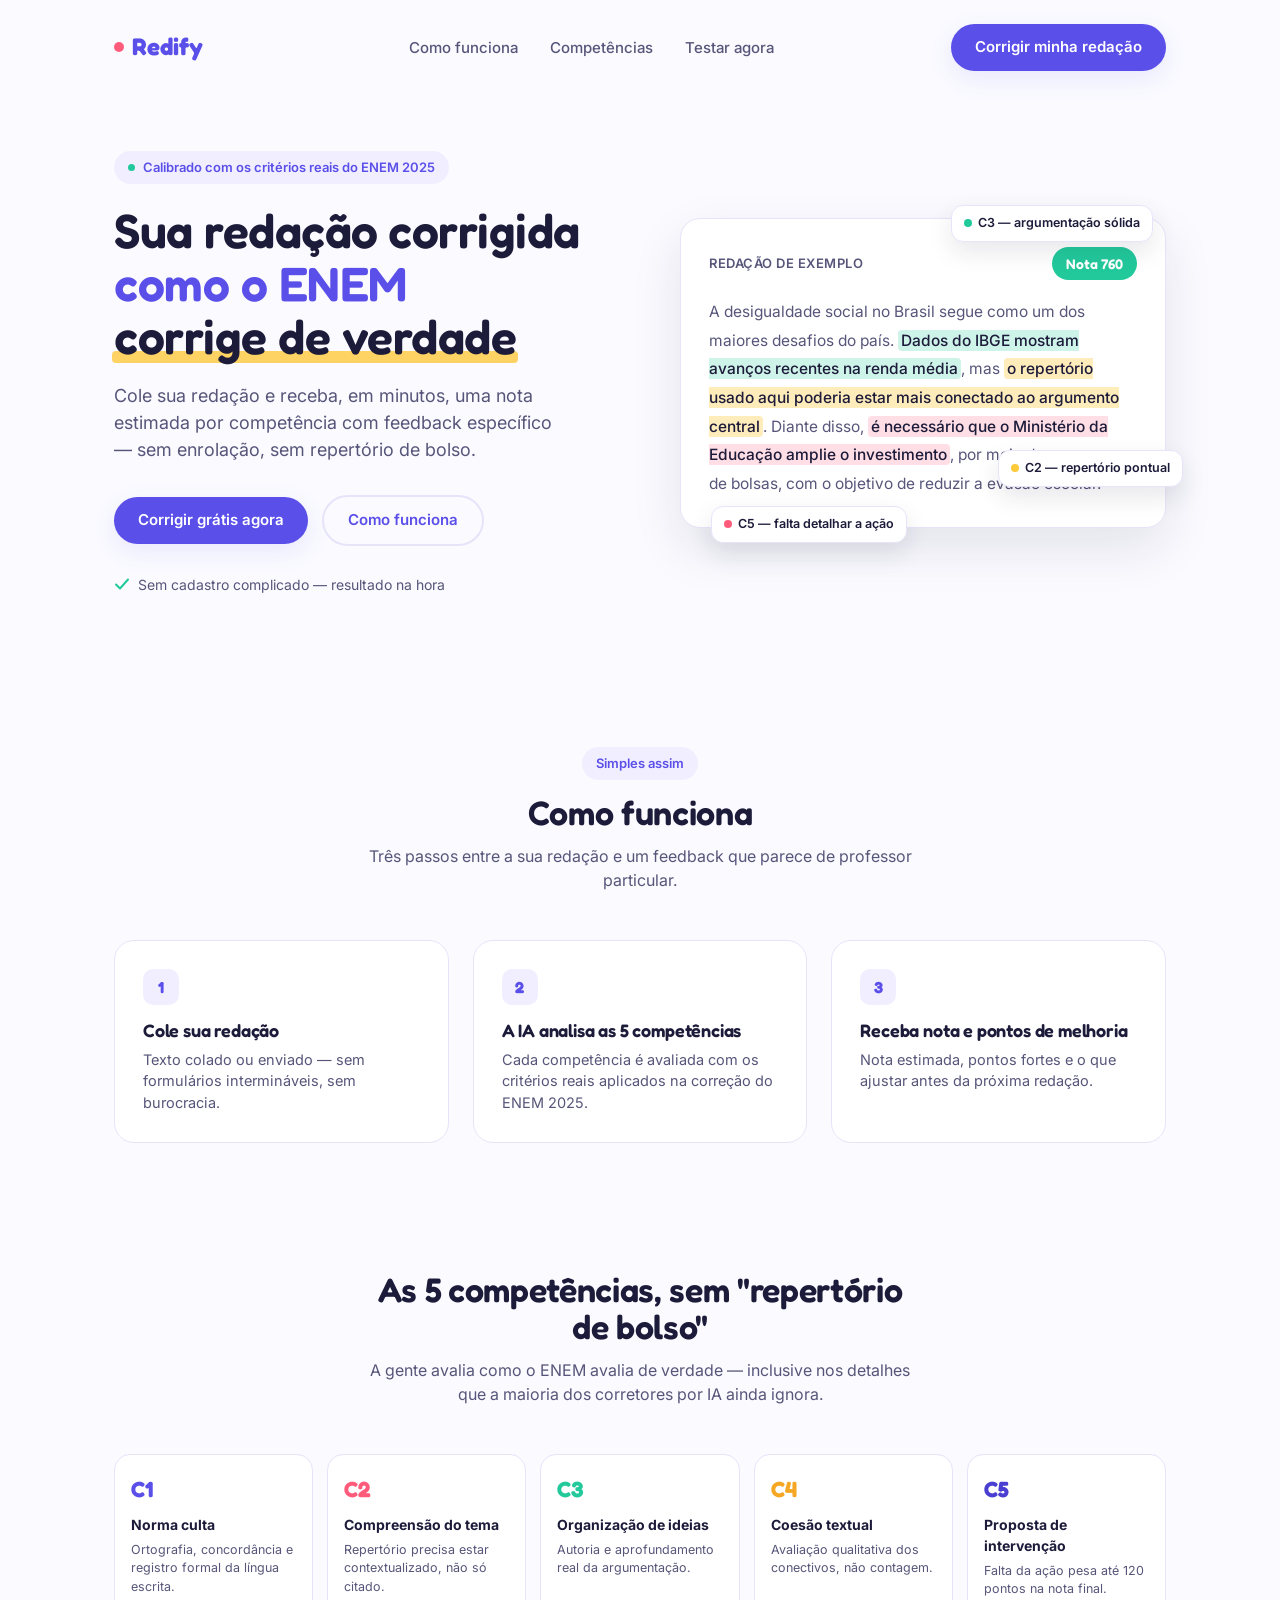
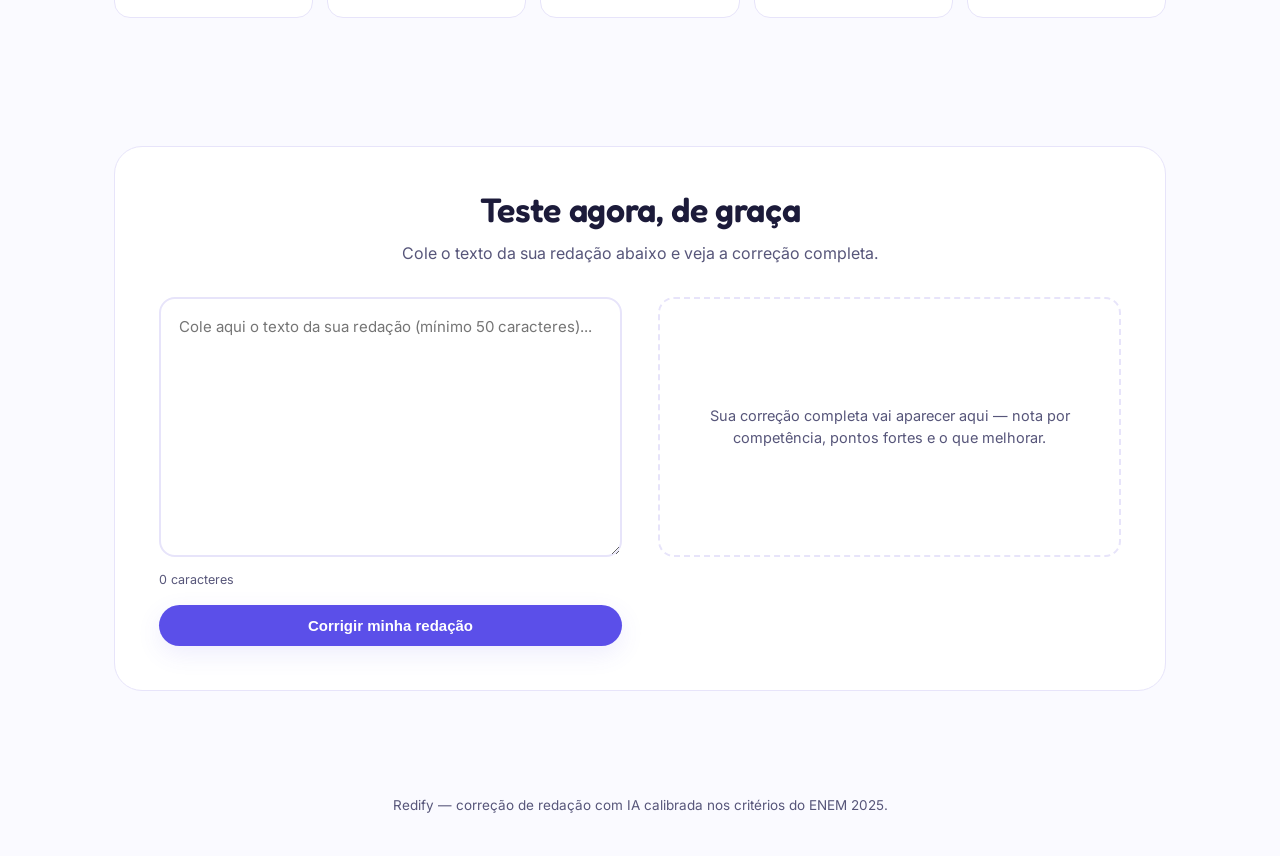
==== frontend/index.html @ 2b77f953 "feat: adiciona landing page e tela de correção funcional do frontend" ====
<!DOCTYPE html>
<html lang="pt-BR">
<head>
<meta charset="UTF-8">
<meta name="viewport" content="width=device-width, initial-scale=1.0">
<title>Redify — Correção de redação com IA</title>
<link rel="preconnect" href="https://fonts.googleapis.com">
<link href="https://fonts.googleapis.com/css2?family=Fredoka:wght@500;600;700&family=Inter:wght@400;500;600;700;800&display=swap" rel="stylesheet">
<style>
  :root {
    --bg: #FAFAFF;
    --paper: #FFFFFF;
    --ink: #1C1B3A;
    --ink-soft: #57567A;
    --brand: #5B4FE9;
    --brand-dark: #4A3FD1;
    --coral: #FF5C7C;
    --yellow: #FFC93C;
    --mint: #22C99B;
    --line: #E7E4FA;
    --shadow: 0 8px 24px rgba(91,79,233,0.10);
    --radius: 20px;
  }

  * { margin: 0; padding: 0; box-sizing: border-box; }

  body {
    background: var(--bg);
    color: var(--ink);
    font-family: 'Inter', sans-serif;
    line-height: 1.5;
    -webkit-font-smoothing: antialiased;
  }

  h1, h2, h3, .display {
    font-family: 'Fredoka', sans-serif;
    font-weight: 600;
    line-height: 1.1;
    letter-spacing: -0.01em;
  }

  a { color: inherit; text-decoration: none; }

  .wrap { max-width: 1100px; margin: 0 auto; padding: 0 24px; }

  /* ---------- HEADER ---------- */
  header {
    display: flex;
    align-items: center;
    justify-content: space-between;
    padding: 24px 0;
  }
  .logo {
    font-family: 'Fredoka', sans-serif;
    font-size: 24px;
    font-weight: 700;
    color: var(--brand);
    display: flex;
    align-items: center;
    gap: 8px;
  }
  .logo-dot { width: 10px; height: 10px; border-radius: 50%; background: var(--coral); display: inline-block; }
  nav a { color: var(--ink-soft); font-weight: 500; font-size: 15px; margin-left: 28px; }
  .btn {
    display: inline-flex;
    align-items: center;
    justify-content: center;
    padding: 12px 24px;
    border-radius: 999px;
    font-weight: 600;
    font-size: 15px;
    cursor: pointer;
    border: none;
    transition: transform .15s ease, box-shadow .15s ease;
  }
  .btn-primary { background: var(--brand); color: white; box-shadow: var(--shadow); }
  .btn-primary:hover { transform: translateY(-2px); box-shadow: 0 12px 28px rgba(91,79,233,0.22); }
  .btn-ghost { background: transparent; color: var(--brand); border: 2px solid var(--line); }
  .btn-ghost:hover { border-color: var(--brand); }

  /* ---------- HERO ---------- */
  .hero {
    display: grid;
    grid-template-columns: 1.05fr 1fr;
    gap: 56px;
    align-items: center;
    padding: 56px 0 88px;
  }
  .eyebrow {
    display: inline-flex;
    align-items: center;
    gap: 8px;
    background: #F1EFFF;
    color: var(--brand);
    font-weight: 600;
    font-size: 13px;
    padding: 7px 14px;
    border-radius: 999px;
    margin-bottom: 20px;
  }
  .eyebrow-dot { width: 7px; height: 7px; border-radius: 50%; background: var(--mint); }
  .hero h1 { font-size: 48px; margin-bottom: 20px; }
  .hero h1 .accent { color: var(--brand); }
  .hero h1 .underline {
    position: relative;
    white-space: nowrap;
  }
  .hero h1 .underline::after {
    content: '';
    position: absolute;
    left: -2px; right: -2px; bottom: 2px;
    height: 12px;
    background: var(--yellow);
    z-index: -1;
    border-radius: 4px;
    opacity: .8;
  }
  .hero p.lead { font-size: 18px; color: var(--ink-soft); max-width: 460px; margin-bottom: 32px; }
  .hero-ctas { display: flex; gap: 14px; align-items: center; margin-bottom: 28px; }
  .trust-line { font-size: 14px; color: var(--ink-soft); display: flex; align-items: center; gap: 8px; }
  .trust-line svg { flex-shrink: 0; }

  /* ---------- SIGNATURE: annotated essay card ---------- */
  .demo-card {
    background: var(--paper);
    border-radius: var(--radius);
    box-shadow: 0 20px 50px rgba(28,27,58,0.10);
    padding: 28px;
    position: relative;
    border: 1px solid var(--line);
  }
  .demo-card-header { display: flex; justify-content: space-between; align-items: center; margin-bottom: 18px; }
  .demo-card-title { font-size: 13px; font-weight: 600; color: var(--ink-soft); text-transform: uppercase; letter-spacing: .04em; }
  .score-badge {
    background: var(--mint);
    color: white;
    font-family: 'Fredoka', sans-serif;
    font-weight: 600;
    font-size: 14px;
    padding: 6px 14px;
    border-radius: 999px;
    opacity: 0;
    animation: pop .5s ease forwards;
    animation-delay: 1.8s;
  }
  .essay-text { font-size: 15.5px; color: var(--ink-soft); line-height: 1.85; }
  .mark {
    border-radius: 4px;
    padding: 1px 3px;
    position: relative;
    font-weight: 500;
    color: var(--ink);
  }
  .mark-1 { background: rgba(34,201,155,0.22); }
  .mark-2 { background: rgba(255,201,60,0.35); }
  .mark-3 { background: rgba(255,92,124,0.20); }

  .mark { opacity: 0; animation: mark-in .4s ease forwards; }
  .mark-1 { animation-delay: .6s; }
  .mark-2 { animation-delay: 1.0s; }
  .mark-3 { animation-delay: 1.4s; }

  @keyframes mark-in { from { opacity: 0; } to { opacity: 1; } }
  @keyframes pop { from { opacity: 0; transform: scale(.8) translateY(4px); } to { opacity: 1; transform: scale(1) translateY(0); } }

  .float-chip {
    position: absolute;
    background: var(--paper);
    border: 1px solid var(--line);
    border-radius: 12px;
    padding: 8px 12px;
    font-size: 12.5px;
    font-weight: 600;
    box-shadow: 0 10px 24px rgba(28,27,58,0.10);
    display: flex;
    align-items: center;
    gap: 6px;
    opacity: 0;
    animation: chip-in .45s ease forwards;
  }
  .float-chip .dot { width: 8px; height: 8px; border-radius: 50%; }
  .chip-1 { top: -14px; right: 12px; animation-delay: .9s; }
  .chip-1 .dot { background: var(--mint); }
  .chip-2 { bottom: 40px; right: -18px; animation-delay: 1.3s; }
  .chip-2 .dot { background: var(--yellow); }
  .chip-3 { bottom: -16px; left: 30px; animation-delay: 1.7s; }
  .chip-3 .dot { background: var(--coral); }

  @keyframes chip-in { from { opacity: 0; transform: translateY(8px); } to { opacity: 1; transform: translateY(0); } }

  @media (prefers-reduced-motion: reduce) {
    .mark, .float-chip, .score-badge { animation: none !important; opacity: 1 !important; }
  }

  /* ---------- COMO FUNCIONA ---------- */
  .section { padding: 64px 0; }
  .section-head { text-align: center; max-width: 560px; margin: 0 auto 48px; }
  .section-head .eyebrow { margin-bottom: 14px; }
  .section-head h2 { font-size: 34px; margin-bottom: 12px; }
  .section-head p { color: var(--ink-soft); font-size: 16px; }

  .steps { display: grid; grid-template-columns: repeat(3, 1fr); gap: 24px; }
  .step-card {
    background: var(--paper);
    border: 1px solid var(--line);
    border-radius: var(--radius);
    padding: 28px;
  }
  .step-num {
    width: 36px; height: 36px;
    border-radius: 10px;
    background: #F1EFFF;
    color: var(--brand);
    font-family: 'Fredoka', sans-serif;
    font-weight: 700;
    display: flex; align-items: center; justify-content: center;
    margin-bottom: 16px;
    font-size: 16px;
  }
  .step-card h3 { font-size: 18px; margin-bottom: 8px; }
  .step-card p { color: var(--ink-soft); font-size: 14.5px; }

  /* ---------- COMPETENCIAS ---------- */
  .comp-grid { display: grid; grid-template-columns: repeat(5, 1fr); gap: 14px; }
  .comp-card {
    background: var(--paper);
    border: 1px solid var(--line);
    border-radius: 16px;
    padding: 18px 16px;
    text-align: left;
  }
  .comp-num {
    font-family: 'Fredoka', sans-serif;
    font-weight: 700;
    font-size: 22px;
    margin-bottom: 8px;
  }
  .comp-card:nth-child(1) .comp-num { color: var(--brand); }
  .comp-card:nth-child(2) .comp-num { color: var(--coral); }
  .comp-card:nth-child(3) .comp-num { color: var(--mint); }
  .comp-card:nth-child(4) .comp-num { color: #F5A623; }
  .comp-card:nth-child(5) .comp-num { color: var(--brand-dark); }
  .comp-card h4 { font-size: 14px; margin-bottom: 6px; }
  .comp-card p { font-size: 12.5px; color: var(--ink-soft); }

  /* ---------- DEMO INTERATIVA ---------- */
  .try-section { background: var(--paper); border: 1px solid var(--line); border-radius: 28px; padding: 44px; }
  .try-grid { display: grid; grid-template-columns: 1fr 1fr; gap: 36px; align-items: start; }
  textarea {
    width: 100%;
    min-height: 260px;
    border: 2px solid var(--line);
    border-radius: 16px;
    padding: 18px;
    font-family: 'Inter', sans-serif;
    font-size: 15px;
    color: var(--ink);
    resize: vertical;
    outline: none;
    transition: border-color .15s ease;
  }
  textarea:focus { border-color: var(--brand); }
  .char-count { font-size: 12.5px; color: var(--ink-soft); margin-top: 8px; }

  .result-empty {
    display: flex;
    flex-direction: column;
    align-items: center;
    justify-content: center;
    text-align: center;
    min-height: 260px;
    color: var(--ink-soft);
    font-size: 14.5px;
    border: 2px dashed var(--line);
    border-radius: 16px;
    padding: 24px;
  }

  .result-score {
    display: flex;
    align-items: center;
    gap: 18px;
    margin-bottom: 20px;
  }
  .score-ring {
    width: 76px; height: 76px;
    border-radius: 50%;
    background: conic-gradient(var(--brand) calc(var(--pct,0)*1%), var(--line) 0);
    display: flex; align-items: center; justify-content: center;
    flex-shrink: 0;
  }
  .score-ring-inner {
    width: 60px; height: 60px;
    border-radius: 50%;
    background: var(--paper);
    display: flex; align-items: center; justify-content: center;
    font-family: 'Fredoka', sans-serif;
    font-weight: 700;
    font-size: 15px;
  }
  .result-score-label { font-size: 13px; color: var(--ink-soft); font-weight: 600; }
  .result-score-total { font-family: 'Fredoka', sans-serif; font-size: 22px; font-weight: 600; }

  .comp-bar-row { margin-bottom: 12px; }
  .comp-bar-top { display: flex; justify-content: space-between; font-size: 13px; font-weight: 600; margin-bottom: 4px; }
  .comp-bar-track { height: 8px; background: var(--line); border-radius: 999px; overflow: hidden; }
  .comp-bar-fill { height: 100%; background: var(--brand); border-radius: 999px; transition: width .6s ease; }

  .feedback-lists { display: grid; grid-template-columns: 1fr 1fr; gap: 16px; margin-top: 20px; }
  .feedback-box { border-radius: 12px; padding: 14px 16px; }
  .feedback-box.good { background: rgba(34,201,155,0.08); }
  .feedback-box.improve { background: rgba(255,92,124,0.08); }
  .feedback-box h5 { font-size: 12.5px; text-transform: uppercase; letter-spacing: .03em; margin-bottom: 8px; }
  .feedback-box.good h5 { color: var(--mint); }
  .feedback-box.improve h5 { color: var(--coral); }
  .feedback-box ul { list-style: none; font-size: 13px; color: var(--ink-soft); }
  .feedback-box li { margin-bottom: 6px; padding-left: 14px; position: relative; }
  .feedback-box li::before { content: '•'; position: absolute; left: 0; }

  .loading-dots { display: flex; gap: 6px; justify-content: center; padding: 40px 0; }
  .loading-dots span {
    width: 9px; height: 9px; border-radius: 50%; background: var(--brand);
    animation: bounce 1s infinite ease-in-out;
  }
  .loading-dots span:nth-child(2) { animation-delay: .15s; }
  .loading-dots span:nth-child(3) { animation-delay: .3s; }
  @keyframes bounce { 0%,80%,100% { transform: translateY(0); opacity: .5; } 40% { transform: translateY(-6px); opacity: 1; } }

  footer { text-align: center; padding: 40px 0; color: var(--ink-soft); font-size: 13.5px; }

  @media (max-width: 860px) {
    .hero { grid-template-columns: 1fr; }
    .hero h1 { font-size: 36px; }
    .steps { grid-template-columns: 1fr; }
    .comp-grid { grid-template-columns: repeat(2, 1fr); }
    .try-grid { grid-template-columns: 1fr; }
    .feedback-lists { grid-template-columns: 1fr; }
    nav { display: none; }
  }
</style>
</head>
<body>

<div class="wrap">
  <header>
    <div class="logo"><span class="logo-dot"></span>Redify</div>
    <nav>
      <a href="#como-funciona">Como funciona</a>
      <a href="#competencias">Competências</a>
      <a href="#testar">Testar agora</a>
    </nav>
    <a href="#testar" class="btn btn-primary">Corrigir minha redação</a>
  </header>

  <section class="hero">
    <div>
      <div class="eyebrow"><span class="eyebrow-dot"></span>Calibrado com os critérios reais do ENEM 2025</div>
      <h1>Sua redação corrigida <span class="accent">como o ENEM</span> <span class="underline">corrige de verdade</span></h1>
      <p class="lead">Cole sua redação e receba, em minutos, uma nota estimada por competência com feedback específico — sem enrolação, sem repertório de bolso.</p>
      <div class="hero-ctas">
        <a href="#testar" class="btn btn-primary">Corrigir grátis agora</a>
        <a href="#como-funciona" class="btn btn-ghost">Como funciona</a>
      </div>
      <div class="trust-line">
        <svg width="16" height="16" viewBox="0 0 16 16" fill="none"><path d="M2 8.5L6 12.5L14 3.5" stroke="#22C99B" stroke-width="2" stroke-linecap="round" stroke-linejoin="round"/></svg>
        Sem cadastro complicado — resultado na hora
      </div>
    </div>

    <div class="demo-card">
      <div class="demo-card-header">
        <span class="demo-card-title">Redação de exemplo</span>
        <span class="score-badge">Nota 760</span>
      </div>
      <p class="essay-text">
        A desigualdade social no Brasil segue como um dos maiores desafios do país.
        <span class="mark mark-1">Dados do IBGE mostram avanços recentes na renda média</span>,
        mas <span class="mark mark-2">o repertório usado aqui poderia estar mais conectado ao argumento central</span>.
        Diante disso, <span class="mark mark-3">é necessário que o Ministério da Educação amplie o investimento</span>,
        por meio de programas de bolsas, com o objetivo de reduzir a evasão escolar.
      </p>
      <div class="float-chip chip-1"><span class="dot"></span>C3 — argumentação sólida</div>
      <div class="float-chip chip-2"><span class="dot"></span>C2 — repertório pontual</div>
      <div class="float-chip chip-3"><span class="dot"></span>C5 — falta detalhar a ação</div>
    </div>
  </section>
</div>

<div class="wrap" id="como-funciona">
  <section class="section">
    <div class="section-head">
      <div class="eyebrow" style="justify-content:center; display:inline-flex;">Simples assim</div>
      <h2>Como funciona</h2>
      <p>Três passos entre a sua redação e um feedback que parece de professor particular.</p>
    </div>
    <div class="steps">
      <div class="step-card">
        <div class="step-num">1</div>
        <h3>Cole sua redação</h3>
        <p>Texto colado ou enviado — sem formulários intermináveis, sem burocracia.</p>
      </div>
      <div class="step-card">
        <div class="step-num">2</div>
        <h3>A IA analisa as 5 competências</h3>
        <p>Cada competência é avaliada com os critérios reais aplicados na correção do ENEM 2025.</p>
      </div>
      <div class="step-card">
        <div class="step-num">3</div>
        <h3>Receba nota e pontos de melhoria</h3>
        <p>Nota estimada, pontos fortes e o que ajustar antes da próxima redação.</p>
      </div>
    </div>
  </section>
</div>

<div class="wrap" id="competencias">
  <section class="section">
    <div class="section-head">
      <h2>As 5 competências, sem "repertório de bolso"</h2>
      <p>A gente avalia como o ENEM avalia de verdade — inclusive nos detalhes que a maioria dos corretores por IA ainda ignora.</p>
    </div>
    <div class="comp-grid">
      <div class="comp-card"><div class="comp-num">C1</div><h4>Norma culta</h4><p>Ortografia, concordância e registro formal da língua escrita.</p></div>
      <div class="comp-card"><div class="comp-num">C2</div><h4>Compreensão do tema</h4><p>Repertório precisa estar contextualizado, não só citado.</p></div>
      <div class="comp-card"><div class="comp-num">C3</div><h4>Organização de ideias</h4><p>Autoria e aprofundamento real da argumentação.</p></div>
      <div class="comp-card"><div class="comp-num">C4</div><h4>Coesão textual</h4><p>Avaliação qualitativa dos conectivos, não contagem.</p></div>
      <div class="comp-card"><div class="comp-num">C5</div><h4>Proposta de intervenção</h4><p>Falta da ação pesa até 120 pontos na nota final.</p></div>
    </div>
  </section>
</div>

<div class="wrap" id="testar">
  <section class="section">
    <div class="try-section">
      <div class="section-head" style="margin-bottom:32px;">
        <h2>Teste agora, de graça</h2>
        <p>Cole o texto da sua redação abaixo e veja a correção completa.</p>
      </div>
      <div class="try-grid">
        <div>
          <textarea id="essay-input" placeholder="Cole aqui o texto da sua redação (mínimo 50 caracteres)..."></textarea>
          <div class="char-count" id="char-count">0 caracteres</div>
          <div style="margin-top:16px;">
            <button class="btn btn-primary" id="submit-btn" style="width:100%;">Corrigir minha redação</button>
          </div>
        </div>
        <div id="result-area">
          <div class="result-empty">
            Sua correção completa vai aparecer aqui — nota por competência, pontos fortes e o que melhorar.
          </div>
        </div>
      </div>
    </div>
  </section>
</div>

<footer>
  Redify — correção de redação com IA calibrada nos critérios do ENEM 2025.
</footer>

<script>
  const API_URL = "http://127.0.0.1:8000/corrigir";

  const input = document.getElementById('essay-input');
  const charCount = document.getElementById('char-count');
  const submitBtn = document.getElementById('submit-btn');
  const resultArea = document.getElementById('result-area');

  input.addEventListener('input', () => {
    charCount.textContent = `${input.value.length} caracteres`;
  });

  submitBtn.addEventListener('click', async () => {
    const texto = input.value.trim();

    if (texto.length < 50) {
      resultArea.innerHTML = `<div class="result-empty" style="border-color:#FF5C7C; color:#FF5C7C;">
        Escreva pelo menos 50 caracteres para poder corrigir.
      </div>`;
      return;
    }

    resultArea.innerHTML = `<div class="loading-dots"><span></span><span></span><span></span></div>`;
    submitBtn.disabled = true;
    submitBtn.textContent = "Corrigindo...";

    try {
      const response = await fetch(API_URL, {
        method: "POST",
        headers: { "Content-Type": "application/json" },
        body: JSON.stringify({ texto })
      });

      if (!response.ok) throw new Error("Erro na correção");

      const data = await response.json();
      renderResult(data);
    } catch (err) {
      resultArea.innerHTML = `<div class="result-empty" style="border-color:#FF5C7C; color:#FF5C7C;">
        Não foi possível corrigir agora. Confira se o backend está rodando em localhost:8000.
      </div>`;
    } finally {
      submitBtn.disabled = false;
      submitBtn.textContent = "Corrigir minha redação";
    }
  });

  function renderResult(data) {
    const pct = Math.round((data.nota_total / 1000) * 100);

    const compBars = data.competencias.map(c => `
      <div class="comp-bar-row">
        <div class="comp-bar-top"><span>C${c.numero} — ${c.titulo}</span><span>${c.nota}/200</span></div>
        <div class="comp-bar-track"><div class="comp-bar-fill" style="width:${(c.nota/200)*100}%"></div></div>
      </div>
    `).join('');

    const fortes = data.pontos_fortes.map(p => `<li>${p}</li>`).join('');
    const melhorias = data.pontos_melhoria.map(p => `<li>${p}</li>`).join('');

    resultArea.innerHTML = `
      <div class="result-score">
        <div class="score-ring" style="--pct:${pct}">
          <div class="score-ring-inner">${pct}%</div>
        </div>
        <div>
          <div class="result-score-label">Nota estimada</div>
          <div class="result-score-total">${data.nota_total} / 1000</div>
        </div>
      </div>
      ${compBars}
      <div class="feedback-lists">
        <div class="feedback-box good">
          <h5>Pontos fortes</h5>
          <ul>${fortes}</ul>
        </div>
        <div class="feedback-box improve">
          <h5>Pontos de melhoria</h5>
          <ul>${melhorias}</ul>
        </div>
      </div>
    `;
  }
</script>

</body>
</html>
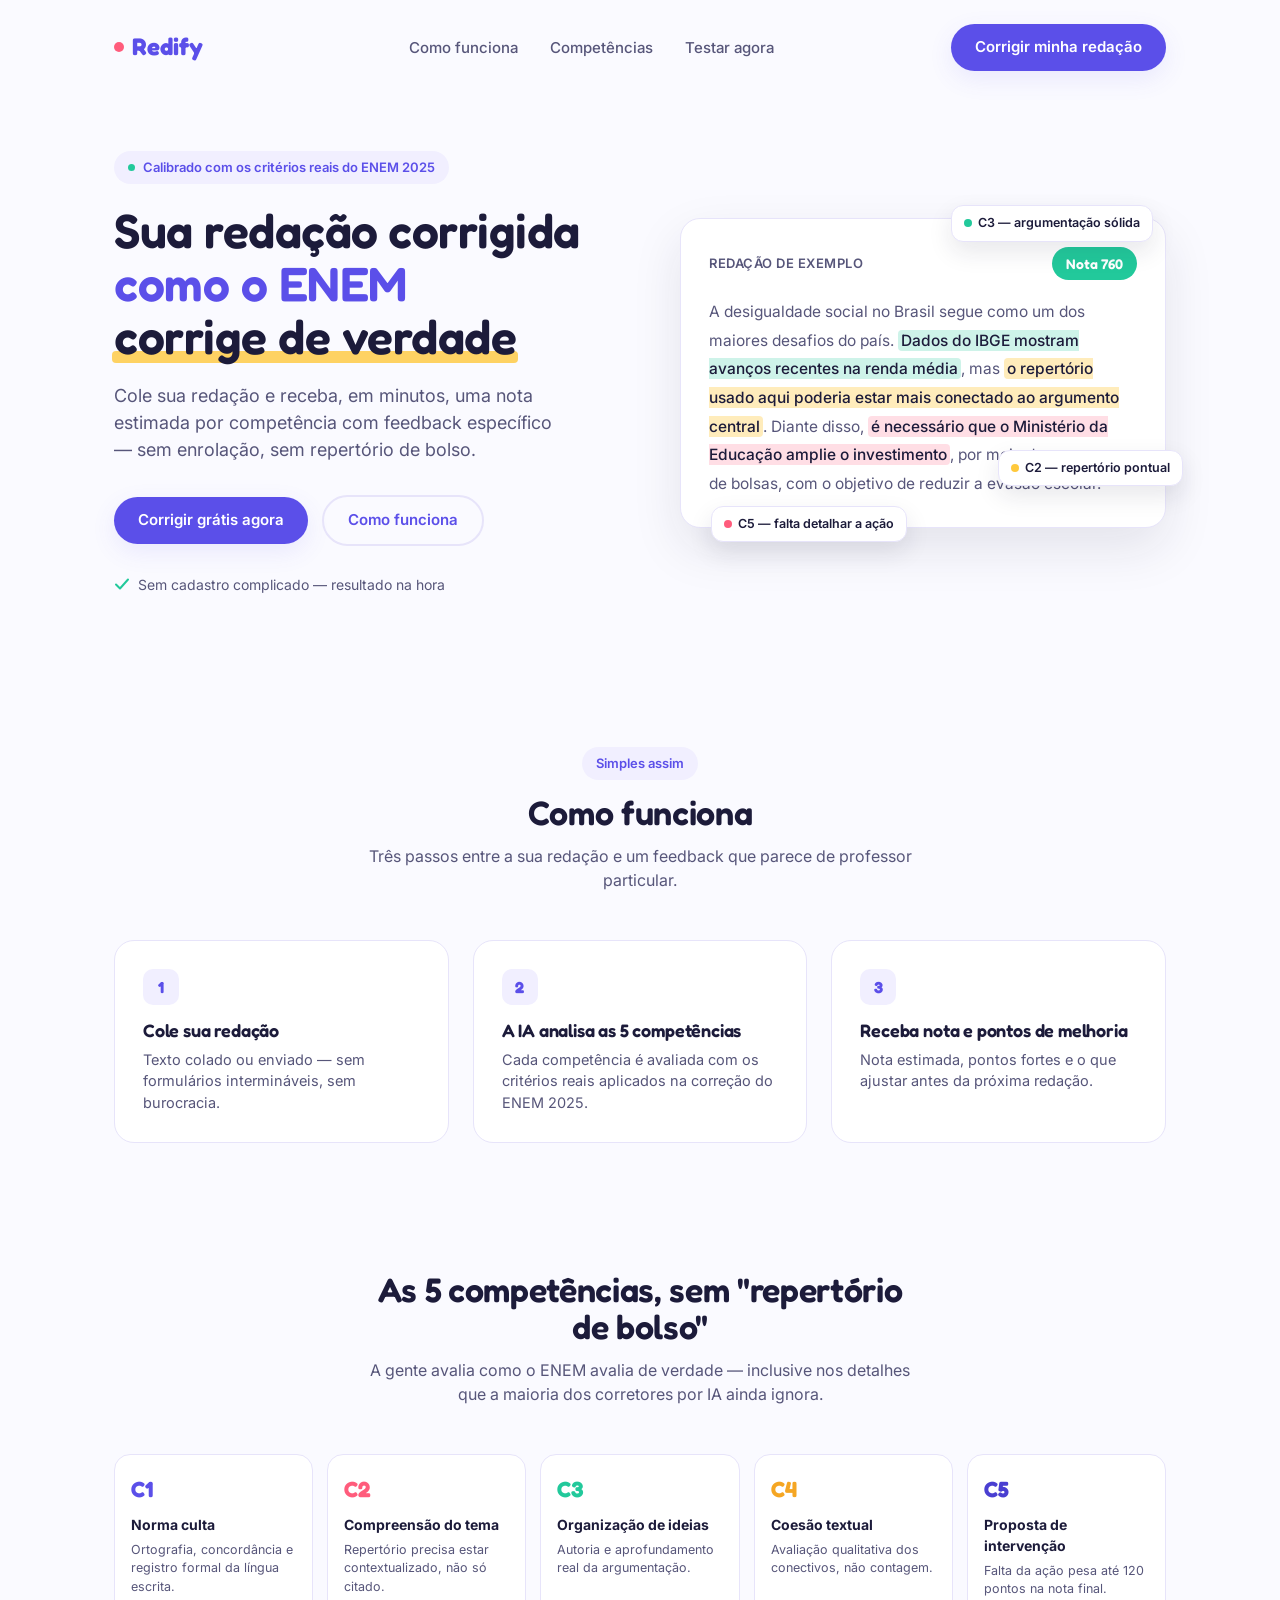
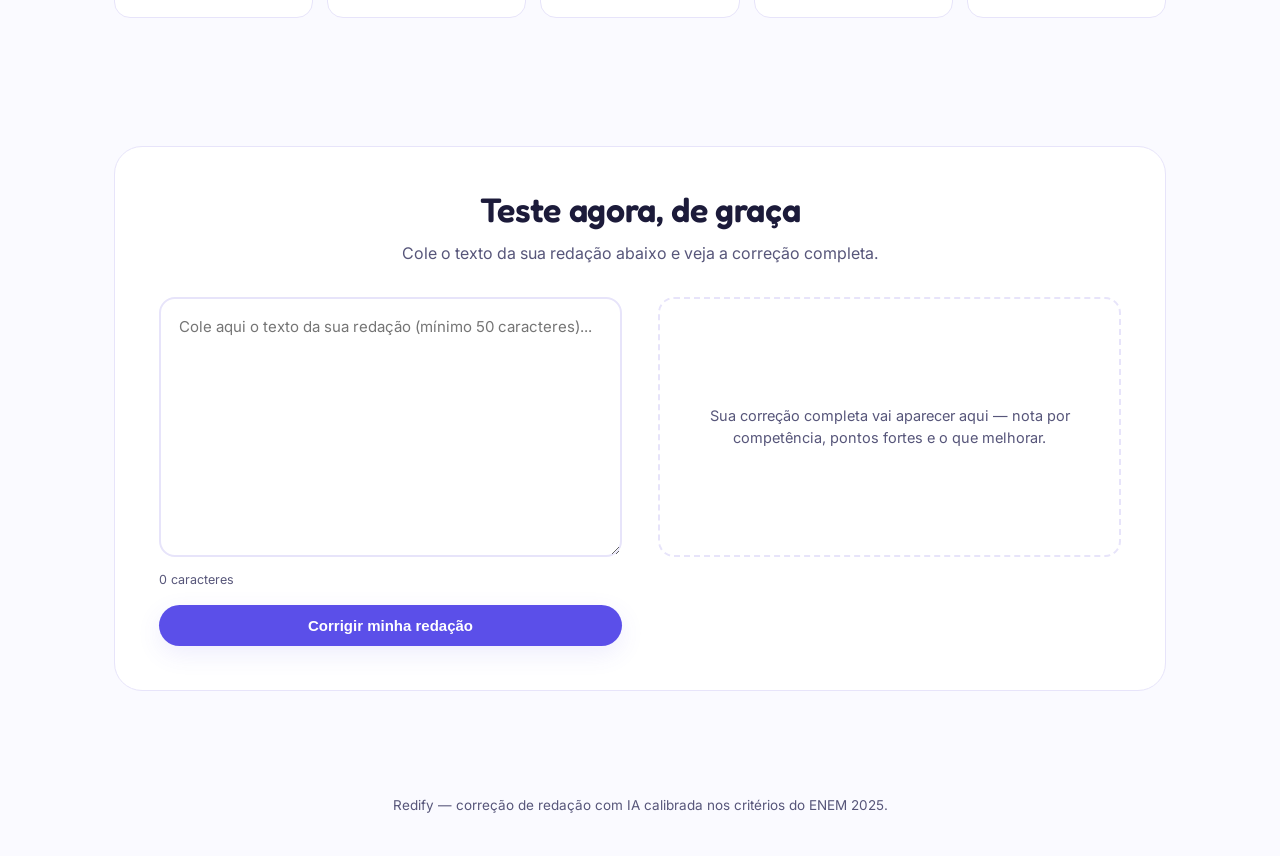
==== commit c64a4843: "refactor: separa HTML, CSS e JS do frontend em arquivos distintos" ====
--- a/frontend/index.html
+++ b/frontend/index.html
@@ -6,338 +6,7 @@
 <title>Redify — Correção de redação com IA</title>
 <link rel="preconnect" href="https://fonts.googleapis.com">
 <link href="https://fonts.googleapis.com/css2?family=Fredoka:wght@500;600;700&family=Inter:wght@400;500;600;700;800&display=swap" rel="stylesheet">
-<style>
-  :root {
-    --bg: #FAFAFF;
-    --paper: #FFFFFF;
-    --ink: #1C1B3A;
-    --ink-soft: #57567A;
-    --brand: #5B4FE9;
-    --brand-dark: #4A3FD1;
-    --coral: #FF5C7C;
-    --yellow: #FFC93C;
-    --mint: #22C99B;
-    --line: #E7E4FA;
-    --shadow: 0 8px 24px rgba(91,79,233,0.10);
-    --radius: 20px;
-  }
-
-  * { margin: 0; padding: 0; box-sizing: border-box; }
-
-  body {
-    background: var(--bg);
-    color: var(--ink);
-    font-family: 'Inter', sans-serif;
-    line-height: 1.5;
-    -webkit-font-smoothing: antialiased;
-  }
-
-  h1, h2, h3, .display {
-    font-family: 'Fredoka', sans-serif;
-    font-weight: 600;
-    line-height: 1.1;
-    letter-spacing: -0.01em;
-  }
-
-  a { color: inherit; text-decoration: none; }
-
-  .wrap { max-width: 1100px; margin: 0 auto; padding: 0 24px; }
-
-  /* ---------- HEADER ---------- */
-  header {
-    display: flex;
-    align-items: center;
-    justify-content: space-between;
-    padding: 24px 0;
-  }
-  .logo {
-    font-family: 'Fredoka', sans-serif;
-    font-size: 24px;
-    font-weight: 700;
-    color: var(--brand);
-    display: flex;
-    align-items: center;
-    gap: 8px;
-  }
-  .logo-dot { width: 10px; height: 10px; border-radius: 50%; background: var(--coral); display: inline-block; }
-  nav a { color: var(--ink-soft); font-weight: 500; font-size: 15px; margin-left: 28px; }
-  .btn {
-    display: inline-flex;
-    align-items: center;
-    justify-content: center;
-    padding: 12px 24px;
-    border-radius: 999px;
-    font-weight: 600;
-    font-size: 15px;
-    cursor: pointer;
-    border: none;
-    transition: transform .15s ease, box-shadow .15s ease;
-  }
-  .btn-primary { background: var(--brand); color: white; box-shadow: var(--shadow); }
-  .btn-primary:hover { transform: translateY(-2px); box-shadow: 0 12px 28px rgba(91,79,233,0.22); }
-  .btn-ghost { background: transparent; color: var(--brand); border: 2px solid var(--line); }
-  .btn-ghost:hover { border-color: var(--brand); }
-
-  /* ---------- HERO ---------- */
-  .hero {
-    display: grid;
-    grid-template-columns: 1.05fr 1fr;
-    gap: 56px;
-    align-items: center;
-    padding: 56px 0 88px;
-  }
-  .eyebrow {
-    display: inline-flex;
-    align-items: center;
-    gap: 8px;
-    background: #F1EFFF;
-    color: var(--brand);
-    font-weight: 600;
-    font-size: 13px;
-    padding: 7px 14px;
-    border-radius: 999px;
-    margin-bottom: 20px;
-  }
-  .eyebrow-dot { width: 7px; height: 7px; border-radius: 50%; background: var(--mint); }
-  .hero h1 { font-size: 48px; margin-bottom: 20px; }
-  .hero h1 .accent { color: var(--brand); }
-  .hero h1 .underline {
-    position: relative;
-    white-space: nowrap;
-  }
-  .hero h1 .underline::after {
-    content: '';
-    position: absolute;
-    left: -2px; right: -2px; bottom: 2px;
-    height: 12px;
-    background: var(--yellow);
-    z-index: -1;
-    border-radius: 4px;
-    opacity: .8;
-  }
-  .hero p.lead { font-size: 18px; color: var(--ink-soft); max-width: 460px; margin-bottom: 32px; }
-  .hero-ctas { display: flex; gap: 14px; align-items: center; margin-bottom: 28px; }
-  .trust-line { font-size: 14px; color: var(--ink-soft); display: flex; align-items: center; gap: 8px; }
-  .trust-line svg { flex-shrink: 0; }
-
-  /* ---------- SIGNATURE: annotated essay card ---------- */
-  .demo-card {
-    background: var(--paper);
-    border-radius: var(--radius);
-    box-shadow: 0 20px 50px rgba(28,27,58,0.10);
-    padding: 28px;
-    position: relative;
-    border: 1px solid var(--line);
-  }
-  .demo-card-header { display: flex; justify-content: space-between; align-items: center; margin-bottom: 18px; }
-  .demo-card-title { font-size: 13px; font-weight: 600; color: var(--ink-soft); text-transform: uppercase; letter-spacing: .04em; }
-  .score-badge {
-    background: var(--mint);
-    color: white;
-    font-family: 'Fredoka', sans-serif;
-    font-weight: 600;
-    font-size: 14px;
-    padding: 6px 14px;
-    border-radius: 999px;
-    opacity: 0;
-    animation: pop .5s ease forwards;
-    animation-delay: 1.8s;
-  }
-  .essay-text { font-size: 15.5px; color: var(--ink-soft); line-height: 1.85; }
-  .mark {
-    border-radius: 4px;
-    padding: 1px 3px;
-    position: relative;
-    font-weight: 500;
-    color: var(--ink);
-  }
-  .mark-1 { background: rgba(34,201,155,0.22); }
-  .mark-2 { background: rgba(255,201,60,0.35); }
-  .mark-3 { background: rgba(255,92,124,0.20); }
-
-  .mark { opacity: 0; animation: mark-in .4s ease forwards; }
-  .mark-1 { animation-delay: .6s; }
-  .mark-2 { animation-delay: 1.0s; }
-  .mark-3 { animation-delay: 1.4s; }
-
-  @keyframes mark-in { from { opacity: 0; } to { opacity: 1; } }
-  @keyframes pop { from { opacity: 0; transform: scale(.8) translateY(4px); } to { opacity: 1; transform: scale(1) translateY(0); } }
-
-  .float-chip {
-    position: absolute;
-    background: var(--paper);
-    border: 1px solid var(--line);
-    border-radius: 12px;
-    padding: 8px 12px;
-    font-size: 12.5px;
-    font-weight: 600;
-    box-shadow: 0 10px 24px rgba(28,27,58,0.10);
-    display: flex;
-    align-items: center;
-    gap: 6px;
-    opacity: 0;
-    animation: chip-in .45s ease forwards;
-  }
-  .float-chip .dot { width: 8px; height: 8px; border-radius: 50%; }
-  .chip-1 { top: -14px; right: 12px; animation-delay: .9s; }
-  .chip-1 .dot { background: var(--mint); }
-  .chip-2 { bottom: 40px; right: -18px; animation-delay: 1.3s; }
-  .chip-2 .dot { background: var(--yellow); }
-  .chip-3 { bottom: -16px; left: 30px; animation-delay: 1.7s; }
-  .chip-3 .dot { background: var(--coral); }
-
-  @keyframes chip-in { from { opacity: 0; transform: translateY(8px); } to { opacity: 1; transform: translateY(0); } }
-
-  @media (prefers-reduced-motion: reduce) {
-    .mark, .float-chip, .score-badge { animation: none !important; opacity: 1 !important; }
-  }
-
-  /* ---------- COMO FUNCIONA ---------- */
-  .section { padding: 64px 0; }
-  .section-head { text-align: center; max-width: 560px; margin: 0 auto 48px; }
-  .section-head .eyebrow { margin-bottom: 14px; }
-  .section-head h2 { font-size: 34px; margin-bottom: 12px; }
-  .section-head p { color: var(--ink-soft); font-size: 16px; }
-
-  .steps { display: grid; grid-template-columns: repeat(3, 1fr); gap: 24px; }
-  .step-card {
-    background: var(--paper);
-    border: 1px solid var(--line);
-    border-radius: var(--radius);
-    padding: 28px;
-  }
-  .step-num {
-    width: 36px; height: 36px;
-    border-radius: 10px;
-    background: #F1EFFF;
-    color: var(--brand);
-    font-family: 'Fredoka', sans-serif;
-    font-weight: 700;
-    display: flex; align-items: center; justify-content: center;
-    margin-bottom: 16px;
-    font-size: 16px;
-  }
-  .step-card h3 { font-size: 18px; margin-bottom: 8px; }
-  .step-card p { color: var(--ink-soft); font-size: 14.5px; }
-
-  /* ---------- COMPETENCIAS ---------- */
-  .comp-grid { display: grid; grid-template-columns: repeat(5, 1fr); gap: 14px; }
-  .comp-card {
-    background: var(--paper);
-    border: 1px solid var(--line);
-    border-radius: 16px;
-    padding: 18px 16px;
-    text-align: left;
-  }
-  .comp-num {
-    font-family: 'Fredoka', sans-serif;
-    font-weight: 700;
-    font-size: 22px;
-    margin-bottom: 8px;
-  }
-  .comp-card:nth-child(1) .comp-num { color: var(--brand); }
-  .comp-card:nth-child(2) .comp-num { color: var(--coral); }
-  .comp-card:nth-child(3) .comp-num { color: var(--mint); }
-  .comp-card:nth-child(4) .comp-num { color: #F5A623; }
-  .comp-card:nth-child(5) .comp-num { color: var(--brand-dark); }
-  .comp-card h4 { font-size: 14px; margin-bottom: 6px; }
-  .comp-card p { font-size: 12.5px; color: var(--ink-soft); }
-
-  /* ---------- DEMO INTERATIVA ---------- */
-  .try-section { background: var(--paper); border: 1px solid var(--line); border-radius: 28px; padding: 44px; }
-  .try-grid { display: grid; grid-template-columns: 1fr 1fr; gap: 36px; align-items: start; }
-  textarea {
-    width: 100%;
-    min-height: 260px;
-    border: 2px solid var(--line);
-    border-radius: 16px;
-    padding: 18px;
-    font-family: 'Inter', sans-serif;
-    font-size: 15px;
-    color: var(--ink);
-    resize: vertical;
-    outline: none;
-    transition: border-color .15s ease;
-  }
-  textarea:focus { border-color: var(--brand); }
-  .char-count { font-size: 12.5px; color: var(--ink-soft); margin-top: 8px; }
-
-  .result-empty {
-    display: flex;
-    flex-direction: column;
-    align-items: center;
-    justify-content: center;
-    text-align: center;
-    min-height: 260px;
-    color: var(--ink-soft);
-    font-size: 14.5px;
-    border: 2px dashed var(--line);
-    border-radius: 16px;
-    padding: 24px;
-  }
-
-  .result-score {
-    display: flex;
-    align-items: center;
-    gap: 18px;
-    margin-bottom: 20px;
-  }
-  .score-ring {
-    width: 76px; height: 76px;
-    border-radius: 50%;
-    background: conic-gradient(var(--brand) calc(var(--pct,0)*1%), var(--line) 0);
-    display: flex; align-items: center; justify-content: center;
-    flex-shrink: 0;
-  }
-  .score-ring-inner {
-    width: 60px; height: 60px;
-    border-radius: 50%;
-    background: var(--paper);
-    display: flex; align-items: center; justify-content: center;
-    font-family: 'Fredoka', sans-serif;
-    font-weight: 700;
-    font-size: 15px;
-  }
-  .result-score-label { font-size: 13px; color: var(--ink-soft); font-weight: 600; }
-  .result-score-total { font-family: 'Fredoka', sans-serif; font-size: 22px; font-weight: 600; }
-
-  .comp-bar-row { margin-bottom: 12px; }
-  .comp-bar-top { display: flex; justify-content: space-between; font-size: 13px; font-weight: 600; margin-bottom: 4px; }
-  .comp-bar-track { height: 8px; background: var(--line); border-radius: 999px; overflow: hidden; }
-  .comp-bar-fill { height: 100%; background: var(--brand); border-radius: 999px; transition: width .6s ease; }
-
-  .feedback-lists { display: grid; grid-template-columns: 1fr 1fr; gap: 16px; margin-top: 20px; }
-  .feedback-box { border-radius: 12px; padding: 14px 16px; }
-  .feedback-box.good { background: rgba(34,201,155,0.08); }
-  .feedback-box.improve { background: rgba(255,92,124,0.08); }
-  .feedback-box h5 { font-size: 12.5px; text-transform: uppercase; letter-spacing: .03em; margin-bottom: 8px; }
-  .feedback-box.good h5 { color: var(--mint); }
-  .feedback-box.improve h5 { color: var(--coral); }
-  .feedback-box ul { list-style: none; font-size: 13px; color: var(--ink-soft); }
-  .feedback-box li { margin-bottom: 6px; padding-left: 14px; position: relative; }
-  .feedback-box li::before { content: '•'; position: absolute; left: 0; }
-
-  .loading-dots { display: flex; gap: 6px; justify-content: center; padding: 40px 0; }
-  .loading-dots span {
-    width: 9px; height: 9px; border-radius: 50%; background: var(--brand);
-    animation: bounce 1s infinite ease-in-out;
-  }
-  .loading-dots span:nth-child(2) { animation-delay: .15s; }
-  .loading-dots span:nth-child(3) { animation-delay: .3s; }
-  @keyframes bounce { 0%,80%,100% { transform: translateY(0); opacity: .5; } 40% { transform: translateY(-6px); opacity: 1; } }
-
-  footer { text-align: center; padding: 40px 0; color: var(--ink-soft); font-size: 13.5px; }
-
-  @media (max-width: 860px) {
-    .hero { grid-template-columns: 1fr; }
-    .hero h1 { font-size: 36px; }
-    .steps { grid-template-columns: 1fr; }
-    .comp-grid { grid-template-columns: repeat(2, 1fr); }
-    .try-grid { grid-template-columns: 1fr; }
-    .feedback-lists { grid-template-columns: 1fr; }
-    nav { display: none; }
-  }
-</style>
+<link rel="stylesheet" href="style.css">
 </head>
 <body>
 
@@ -458,90 +127,6 @@
   Redify — correção de redação com IA calibrada nos critérios do ENEM 2025.
 </footer>
 
-<script>
-  const API_URL = "http://127.0.0.1:8000/corrigir";
-
-  const input = document.getElementById('essay-input');
-  const charCount = document.getElementById('char-count');
-  const submitBtn = document.getElementById('submit-btn');
-  const resultArea = document.getElementById('result-area');
-
-  input.addEventListener('input', () => {
-    charCount.textContent = `${input.value.length} caracteres`;
-  });
-
-  submitBtn.addEventListener('click', async () => {
-    const texto = input.value.trim();
-
-    if (texto.length < 50) {
-      resultArea.innerHTML = `<div class="result-empty" style="border-color:#FF5C7C; color:#FF5C7C;">
-        Escreva pelo menos 50 caracteres para poder corrigir.
-      </div>`;
-      return;
-    }
-
-    resultArea.innerHTML = `<div class="loading-dots"><span></span><span></span><span></span></div>`;
-    submitBtn.disabled = true;
-    submitBtn.textContent = "Corrigindo...";
-
-    try {
-      const response = await fetch(API_URL, {
-        method: "POST",
-        headers: { "Content-Type": "application/json" },
-        body: JSON.stringify({ texto })
-      });
-
-      if (!response.ok) throw new Error("Erro na correção");
-
-      const data = await response.json();
-      renderResult(data);
-    } catch (err) {
-      resultArea.innerHTML = `<div class="result-empty" style="border-color:#FF5C7C; color:#FF5C7C;">
-        Não foi possível corrigir agora. Confira se o backend está rodando em localhost:8000.
-      </div>`;
-    } finally {
-      submitBtn.disabled = false;
-      submitBtn.textContent = "Corrigir minha redação";
-    }
-  });
-
-  function renderResult(data) {
-    const pct = Math.round((data.nota_total / 1000) * 100);
-
-    const compBars = data.competencias.map(c => `
-      <div class="comp-bar-row">
-        <div class="comp-bar-top"><span>C${c.numero} — ${c.titulo}</span><span>${c.nota}/200</span></div>
-        <div class="comp-bar-track"><div class="comp-bar-fill" style="width:${(c.nota/200)*100}%"></div></div>
-      </div>
-    `).join('');
-
-    const fortes = data.pontos_fortes.map(p => `<li>${p}</li>`).join('');
-    const melhorias = data.pontos_melhoria.map(p => `<li>${p}</li>`).join('');
-
-    resultArea.innerHTML = `
-      <div class="result-score">
-        <div class="score-ring" style="--pct:${pct}">
-          <div class="score-ring-inner">${pct}%</div>
-        </div>
-        <div>
-          <div class="result-score-label">Nota estimada</div>
-          <div class="result-score-total">${data.nota_total} / 1000</div>
-        </div>
-      </div>
-      ${compBars}
-      <div class="feedback-lists">
-        <div class="feedback-box good">
-          <h5>Pontos fortes</h5>
-          <ul>${fortes}</ul>
-        </div>
-        <div class="feedback-box improve">
-          <h5>Pontos de melhoria</h5>
-          <ul>${melhorias}</ul>
-        </div>
-      </div>
-    `;
-  }
-</script>
-
+<script src="main.js"></script>
 </body>
 </html>
--- a/frontend/style.css
+++ b/frontend/style.css
@@ -0,0 +1,330 @@
+:root {
+  --bg: #FAFAFF;
+  --paper: #FFFFFF;
+  --ink: #1C1B3A;
+  --ink-soft: #57567A;
+  --brand: #5B4FE9;
+  --brand-dark: #4A3FD1;
+  --coral: #FF5C7C;
+  --yellow: #FFC93C;
+  --mint: #22C99B;
+  --line: #E7E4FA;
+  --shadow: 0 8px 24px rgba(91,79,233,0.10);
+  --radius: 20px;
+}
+
+* { margin: 0; padding: 0; box-sizing: border-box; }
+
+body {
+  background: var(--bg);
+  color: var(--ink);
+  font-family: 'Inter', sans-serif;
+  line-height: 1.5;
+  -webkit-font-smoothing: antialiased;
+}
+
+h1, h2, h3, .display {
+  font-family: 'Fredoka', sans-serif;
+  font-weight: 600;
+  line-height: 1.1;
+  letter-spacing: -0.01em;
+}
+
+a { color: inherit; text-decoration: none; }
+
+.wrap { max-width: 1100px; margin: 0 auto; padding: 0 24px; }
+
+/* ---------- HEADER ---------- */
+header {
+  display: flex;
+  align-items: center;
+  justify-content: space-between;
+  padding: 24px 0;
+}
+.logo {
+  font-family: 'Fredoka', sans-serif;
+  font-size: 24px;
+  font-weight: 700;
+  color: var(--brand);
+  display: flex;
+  align-items: center;
+  gap: 8px;
+}
+.logo-dot { width: 10px; height: 10px; border-radius: 50%; background: var(--coral); display: inline-block; }
+nav a { color: var(--ink-soft); font-weight: 500; font-size: 15px; margin-left: 28px; }
+.btn {
+  display: inline-flex;
+  align-items: center;
+  justify-content: center;
+  padding: 12px 24px;
+  border-radius: 999px;
+  font-weight: 600;
+  font-size: 15px;
+  cursor: pointer;
+  border: none;
+  transition: transform .15s ease, box-shadow .15s ease;
+}
+.btn-primary { background: var(--brand); color: white; box-shadow: var(--shadow); }
+.btn-primary:hover { transform: translateY(-2px); box-shadow: 0 12px 28px rgba(91,79,233,0.22); }
+.btn-ghost { background: transparent; color: var(--brand); border: 2px solid var(--line); }
+.btn-ghost:hover { border-color: var(--brand); }
+
+/* ---------- HERO ---------- */
+.hero {
+  display: grid;
+  grid-template-columns: 1.05fr 1fr;
+  gap: 56px;
+  align-items: center;
+  padding: 56px 0 88px;
+}
+.eyebrow {
+  display: inline-flex;
+  align-items: center;
+  gap: 8px;
+  background: #F1EFFF;
+  color: var(--brand);
+  font-weight: 600;
+  font-size: 13px;
+  padding: 7px 14px;
+  border-radius: 999px;
+  margin-bottom: 20px;
+}
+.eyebrow-dot { width: 7px; height: 7px; border-radius: 50%; background: var(--mint); }
+.hero h1 { font-size: 48px; margin-bottom: 20px; }
+.hero h1 .accent { color: var(--brand); }
+.hero h1 .underline {
+  position: relative;
+  white-space: nowrap;
+}
+.hero h1 .underline::after {
+  content: '';
+  position: absolute;
+  left: -2px; right: -2px; bottom: 2px;
+  height: 12px;
+  background: var(--yellow);
+  z-index: -1;
+  border-radius: 4px;
+  opacity: .8;
+}
+.hero p.lead { font-size: 18px; color: var(--ink-soft); max-width: 460px; margin-bottom: 32px; }
+.hero-ctas { display: flex; gap: 14px; align-items: center; margin-bottom: 28px; }
+.trust-line { font-size: 14px; color: var(--ink-soft); display: flex; align-items: center; gap: 8px; }
+.trust-line svg { flex-shrink: 0; }
+
+/* ---------- SIGNATURE: annotated essay card ---------- */
+.demo-card {
+  background: var(--paper);
+  border-radius: var(--radius);
+  box-shadow: 0 20px 50px rgba(28,27,58,0.10);
+  padding: 28px;
+  position: relative;
+  border: 1px solid var(--line);
+}
+.demo-card-header { display: flex; justify-content: space-between; align-items: center; margin-bottom: 18px; }
+.demo-card-title { font-size: 13px; font-weight: 600; color: var(--ink-soft); text-transform: uppercase; letter-spacing: .04em; }
+.score-badge {
+  background: var(--mint);
+  color: white;
+  font-family: 'Fredoka', sans-serif;
+  font-weight: 600;
+  font-size: 14px;
+  padding: 6px 14px;
+  border-radius: 999px;
+  opacity: 0;
+  animation: pop .5s ease forwards;
+  animation-delay: 1.8s;
+}
+.essay-text { font-size: 15.5px; color: var(--ink-soft); line-height: 1.85; }
+.mark {
+  border-radius: 4px;
+  padding: 1px 3px;
+  position: relative;
+  font-weight: 500;
+  color: var(--ink);
+}
+.mark-1 { background: rgba(34,201,155,0.22); }
+.mark-2 { background: rgba(255,201,60,0.35); }
+.mark-3 { background: rgba(255,92,124,0.20); }
+
+.mark { opacity: 0; animation: mark-in .4s ease forwards; }
+.mark-1 { animation-delay: .6s; }
+.mark-2 { animation-delay: 1.0s; }
+.mark-3 { animation-delay: 1.4s; }
+
+@keyframes mark-in { from { opacity: 0; } to { opacity: 1; } }
+@keyframes pop { from { opacity: 0; transform: scale(.8) translateY(4px); } to { opacity: 1; transform: scale(1) translateY(0); } }
+
+.float-chip {
+  position: absolute;
+  background: var(--paper);
+  border: 1px solid var(--line);
+  border-radius: 12px;
+  padding: 8px 12px;
+  font-size: 12.5px;
+  font-weight: 600;
+  box-shadow: 0 10px 24px rgba(28,27,58,0.10);
+  display: flex;
+  align-items: center;
+  gap: 6px;
+  opacity: 0;
+  animation: chip-in .45s ease forwards;
+}
+.float-chip .dot { width: 8px; height: 8px; border-radius: 50%; }
+.chip-1 { top: -14px; right: 12px; animation-delay: .9s; }
+.chip-1 .dot { background: var(--mint); }
+.chip-2 { bottom: 40px; right: -18px; animation-delay: 1.3s; }
+.chip-2 .dot { background: var(--yellow); }
+.chip-3 { bottom: -16px; left: 30px; animation-delay: 1.7s; }
+.chip-3 .dot { background: var(--coral); }
+
+@keyframes chip-in { from { opacity: 0; transform: translateY(8px); } to { opacity: 1; transform: translateY(0); } }
+
+@media (prefers-reduced-motion: reduce) {
+  .mark, .float-chip, .score-badge { animation: none !important; opacity: 1 !important; }
+}
+
+/* ---------- COMO FUNCIONA ---------- */
+.section { padding: 64px 0; }
+.section-head { text-align: center; max-width: 560px; margin: 0 auto 48px; }
+.section-head .eyebrow { margin-bottom: 14px; }
+.section-head h2 { font-size: 34px; margin-bottom: 12px; }
+.section-head p { color: var(--ink-soft); font-size: 16px; }
+
+.steps { display: grid; grid-template-columns: repeat(3, 1fr); gap: 24px; }
+.step-card {
+  background: var(--paper);
+  border: 1px solid var(--line);
+  border-radius: var(--radius);
+  padding: 28px;
+}
+.step-num {
+  width: 36px; height: 36px;
+  border-radius: 10px;
+  background: #F1EFFF;
+  color: var(--brand);
+  font-family: 'Fredoka', sans-serif;
+  font-weight: 700;
+  display: flex; align-items: center; justify-content: center;
+  margin-bottom: 16px;
+  font-size: 16px;
+}
+.step-card h3 { font-size: 18px; margin-bottom: 8px; }
+.step-card p { color: var(--ink-soft); font-size: 14.5px; }
+
+/* ---------- COMPETENCIAS ---------- */
+.comp-grid { display: grid; grid-template-columns: repeat(5, 1fr); gap: 14px; }
+.comp-card {
+  background: var(--paper);
+  border: 1px solid var(--line);
+  border-radius: 16px;
+  padding: 18px 16px;
+  text-align: left;
+}
+.comp-num {
+  font-family: 'Fredoka', sans-serif;
+  font-weight: 700;
+  font-size: 22px;
+  margin-bottom: 8px;
+}
+.comp-card:nth-child(1) .comp-num { color: var(--brand); }
+.comp-card:nth-child(2) .comp-num { color: var(--coral); }
+.comp-card:nth-child(3) .comp-num { color: var(--mint); }
+.comp-card:nth-child(4) .comp-num { color: #F5A623; }
+.comp-card:nth-child(5) .comp-num { color: var(--brand-dark); }
+.comp-card h4 { font-size: 14px; margin-bottom: 6px; }
+.comp-card p { font-size: 12.5px; color: var(--ink-soft); }
+
+/* ---------- DEMO INTERATIVA ---------- */
+.try-section { background: var(--paper); border: 1px solid var(--line); border-radius: 28px; padding: 44px; }
+.try-grid { display: grid; grid-template-columns: 1fr 1fr; gap: 36px; align-items: start; }
+textarea {
+  width: 100%;
+  min-height: 260px;
+  border: 2px solid var(--line);
+  border-radius: 16px;
+  padding: 18px;
+  font-family: 'Inter', sans-serif;
+  font-size: 15px;
+  color: var(--ink);
+  resize: vertical;
+  outline: none;
+  transition: border-color .15s ease;
+}
+textarea:focus { border-color: var(--brand); }
+.char-count { font-size: 12.5px; color: var(--ink-soft); margin-top: 8px; }
+
+.result-empty {
+  display: flex;
+  flex-direction: column;
+  align-items: center;
+  justify-content: center;
+  text-align: center;
+  min-height: 260px;
+  color: var(--ink-soft);
+  font-size: 14.5px;
+  border: 2px dashed var(--line);
+  border-radius: 16px;
+  padding: 24px;
+}
+
+.result-score {
+  display: flex;
+  align-items: center;
+  gap: 18px;
+  margin-bottom: 20px;
+}
+.score-ring {
+  width: 76px; height: 76px;
+  border-radius: 50%;
+  background: conic-gradient(var(--brand) calc(var(--pct,0)*1%), var(--line) 0);
+  display: flex; align-items: center; justify-content: center;
+  flex-shrink: 0;
+}
+.score-ring-inner {
+  width: 60px; height: 60px;
+  border-radius: 50%;
+  background: var(--paper);
+  display: flex; align-items: center; justify-content: center;
+  font-family: 'Fredoka', sans-serif;
+  font-weight: 700;
+  font-size: 15px;
+}
+.result-score-label { font-size: 13px; color: var(--ink-soft); font-weight: 600; }
+.result-score-total { font-family: 'Fredoka', sans-serif; font-size: 22px; font-weight: 600; }
+
+.comp-bar-row { margin-bottom: 12px; }
+.comp-bar-top { display: flex; justify-content: space-between; font-size: 13px; font-weight: 600; margin-bottom: 4px; }
+.comp-bar-track { height: 8px; background: var(--line); border-radius: 999px; overflow: hidden; }
+.comp-bar-fill { height: 100%; background: var(--brand); border-radius: 999px; transition: width .6s ease; }
+
+.feedback-lists { display: grid; grid-template-columns: 1fr 1fr; gap: 16px; margin-top: 20px; }
+.feedback-box { border-radius: 12px; padding: 14px 16px; }
+.feedback-box.good { background: rgba(34,201,155,0.08); }
+.feedback-box.improve { background: rgba(255,92,124,0.08); }
+.feedback-box h5 { font-size: 12.5px; text-transform: uppercase; letter-spacing: .03em; margin-bottom: 8px; }
+.feedback-box.good h5 { color: var(--mint); }
+.feedback-box.improve h5 { color: var(--coral); }
+.feedback-box ul { list-style: none; font-size: 13px; color: var(--ink-soft); }
+.feedback-box li { margin-bottom: 6px; padding-left: 14px; position: relative; }
+.feedback-box li::before { content: '•'; position: absolute; left: 0; }
+
+.loading-dots { display: flex; gap: 6px; justify-content: center; padding: 40px 0; }
+.loading-dots span {
+  width: 9px; height: 9px; border-radius: 50%; background: var(--brand);
+  animation: bounce 1s infinite ease-in-out;
+}
+.loading-dots span:nth-child(2) { animation-delay: .15s; }
+.loading-dots span:nth-child(3) { animation-delay: .3s; }
+@keyframes bounce { 0%,80%,100% { transform: translateY(0); opacity: .5; } 40% { transform: translateY(-6px); opacity: 1; } }
+
+footer { text-align: center; padding: 40px 0; color: var(--ink-soft); font-size: 13.5px; }
+
+@media (max-width: 860px) {
+  .hero { grid-template-columns: 1fr; }
+  .hero h1 { font-size: 36px; }
+  .steps { grid-template-columns: 1fr; }
+  .comp-grid { grid-template-columns: repeat(2, 1fr); }
+  .try-grid { grid-template-columns: 1fr; }
+  .feedback-lists { grid-template-columns: 1fr; }
+  nav { display: none; }
+}
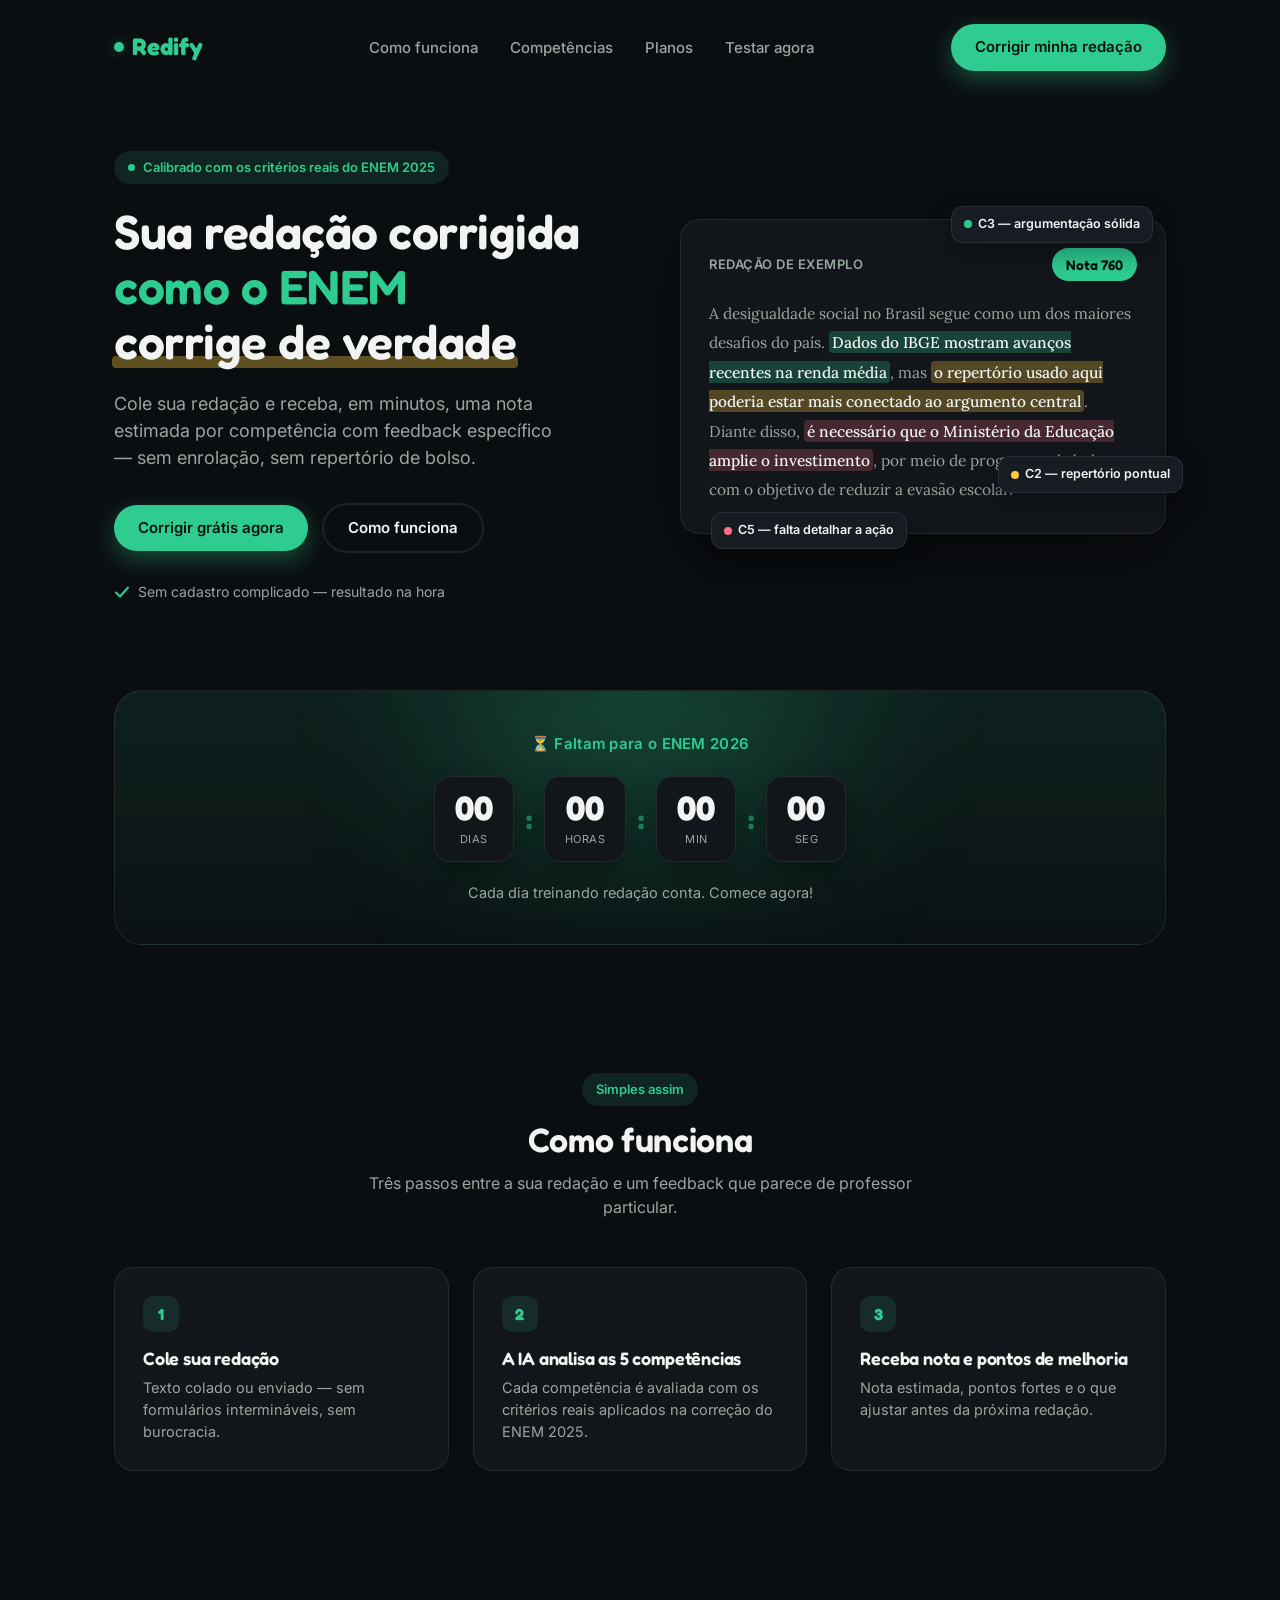
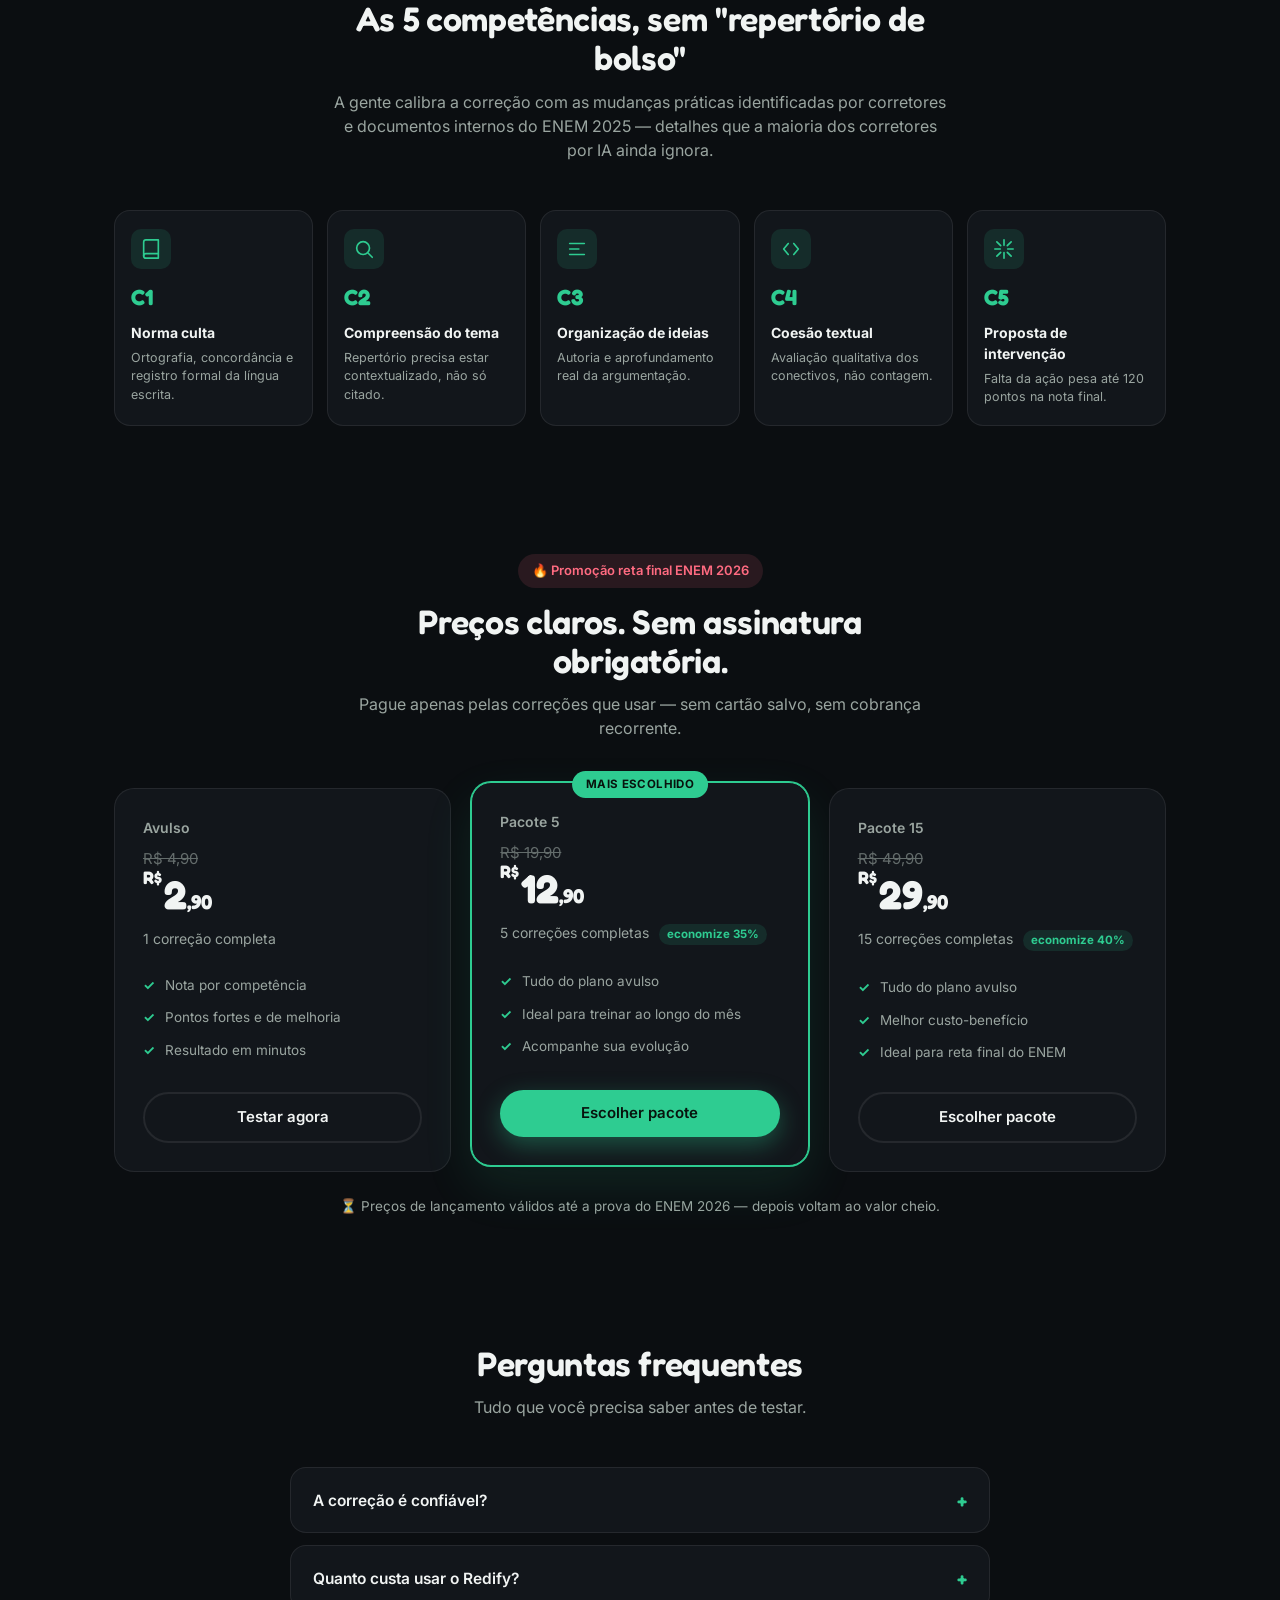
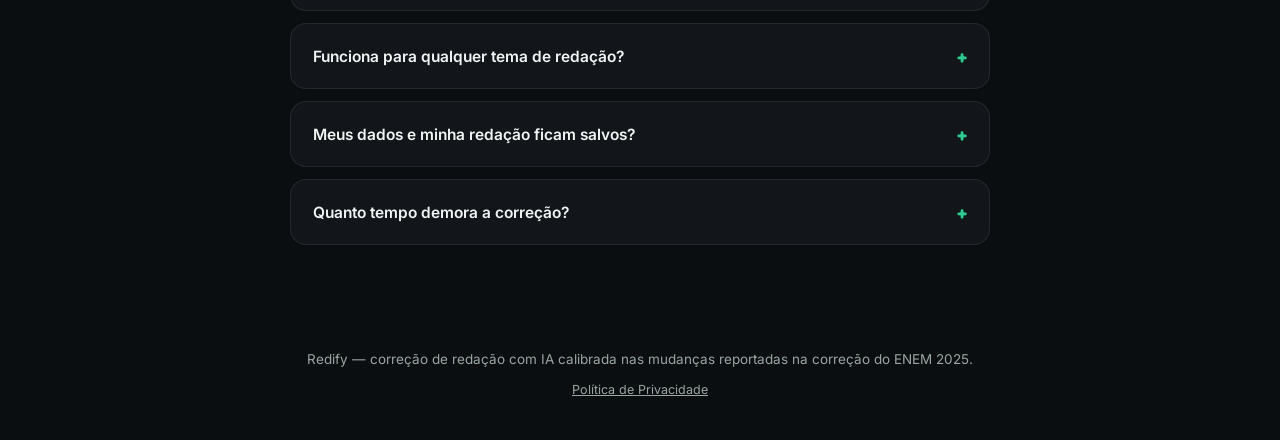
==== commit 3deff183: "Estruturando o site inteiro" ====
--- a/frontend/index.html
+++ b/frontend/index.html
@@ -5,7 +5,7 @@
 <meta name="viewport" content="width=device-width, initial-scale=1.0">
 <title>Redify — Correção de redação com IA</title>
 <link rel="preconnect" href="https://fonts.googleapis.com">
-<link href="https://fonts.googleapis.com/css2?family=Fredoka:wght@500;600;700&family=Inter:wght@400;500;600;700;800&display=swap" rel="stylesheet">
+<link href="https://fonts.googleapis.com/css2?family=Fredoka:wght@500;600;700&family=Inter:wght@400;500;600;700;800&family=Lora:ital,wght@0,400;0,500;1,400&display=swap" rel="stylesheet">
 <link rel="stylesheet" href="style.css">
 </head>
 <body>
@@ -16,9 +16,11 @@
     <nav>
       <a href="#como-funciona">Como funciona</a>
       <a href="#competencias">Competências</a>
-      <a href="#testar">Testar agora</a>
+
+      <a href="index.html#planos">Planos</a>
+      <a href="./app.html">Testar agora</a>
     </nav>
-    <a href="#testar" class="btn btn-primary">Corrigir minha redação</a>
+      <a href="app.html" class="btn btn-primary">Corrigir minha redação</a>
   </header>
 
   <section class="hero">
@@ -27,11 +29,11 @@
       <h1>Sua redação corrigida <span class="accent">como o ENEM</span> <span class="underline">corrige de verdade</span></h1>
       <p class="lead">Cole sua redação e receba, em minutos, uma nota estimada por competência com feedback específico — sem enrolação, sem repertório de bolso.</p>
       <div class="hero-ctas">
-        <a href="#testar" class="btn btn-primary">Corrigir grátis agora</a>
+        <a href="app.html" class="btn btn-primary">Corrigir grátis agora</a>
         <a href="#como-funciona" class="btn btn-ghost">Como funciona</a>
       </div>
       <div class="trust-line">
-        <svg width="16" height="16" viewBox="0 0 16 16" fill="none"><path d="M2 8.5L6 12.5L14 3.5" stroke="#22C99B" stroke-width="2" stroke-linecap="round" stroke-linejoin="round"/></svg>
+        <svg width="16" height="16" viewBox="0 0 16 16" fill="none"><path d="M2 8.5L6 12.5L14 3.5" stroke="#2ECC91" stroke-width="2" stroke-linecap="round" stroke-linejoin="round"/></svg>
         Sem cadastro complicado — resultado na hora
       </div>
     </div>
@@ -55,6 +57,23 @@
   </section>
 </div>
 
+<div class="wrap">
+  <section class="countdown-section">
+    <div class="countdown-glow"></div>
+    <span class="countdown-label">⏳ Faltam para o ENEM 2026</span>
+    <div class="countdown-items">
+      <div class="countdown-item"><span id="cd-days">00</span><small>dias</small></div>
+      <div class="countdown-sep">:</div>
+      <div class="countdown-item"><span id="cd-hours">00</span><small>horas</small></div>
+      <div class="countdown-sep">:</div>
+      <div class="countdown-item"><span id="cd-min">00</span><small>min</small></div>
+      <div class="countdown-sep">:</div>
+      <div class="countdown-item"><span id="cd-sec">00</span><small>seg</small></div>
+    </div>
+    <p class="countdown-sub">Cada dia treinando redação conta. Comece agora!</p>
+  </section>
+</div>
+
 <div class="wrap" id="como-funciona">
   <section class="section">
     <div class="section-head">
@@ -86,37 +105,155 @@
   <section class="section">
     <div class="section-head">
       <h2>As 5 competências, sem "repertório de bolso"</h2>
-      <p>A gente avalia como o ENEM avalia de verdade — inclusive nos detalhes que a maioria dos corretores por IA ainda ignora.</p>
+      <p>A gente calibra a correção com as mudanças práticas identificadas por corretores e documentos internos do ENEM 2025 — detalhes que a maioria dos corretores por IA ainda ignora.</p>
     </div>
     <div class="comp-grid">
-      <div class="comp-card"><div class="comp-num">C1</div><h4>Norma culta</h4><p>Ortografia, concordância e registro formal da língua escrita.</p></div>
-      <div class="comp-card"><div class="comp-num">C2</div><h4>Compreensão do tema</h4><p>Repertório precisa estar contextualizado, não só citado.</p></div>
-      <div class="comp-card"><div class="comp-num">C3</div><h4>Organização de ideias</h4><p>Autoria e aprofundamento real da argumentação.</p></div>
-      <div class="comp-card"><div class="comp-num">C4</div><h4>Coesão textual</h4><p>Avaliação qualitativa dos conectivos, não contagem.</p></div>
-      <div class="comp-card"><div class="comp-num">C5</div><h4>Proposta de intervenção</h4><p>Falta da ação pesa até 120 pontos na nota final.</p></div>
-    </div>
-  </section>
-</div>
-
-<div class="wrap" id="testar">
-  <section class="section">
-    <div class="try-section">
-      <div class="section-head" style="margin-bottom:32px;">
-        <h2>Teste agora, de graça</h2>
-        <p>Cole o texto da sua redação abaixo e veja a correção completa.</p>
-      </div>
-      <div class="try-grid">
-        <div>
-          <textarea id="essay-input" placeholder="Cole aqui o texto da sua redação (mínimo 50 caracteres)..."></textarea>
-          <div class="char-count" id="char-count">0 caracteres</div>
-          <div style="margin-top:16px;">
-            <button class="btn btn-primary" id="submit-btn" style="width:100%;">Corrigir minha redação</button>
-          </div>
-        </div>
-        <div id="result-area">
-          <div class="result-empty">
-            Sua correção completa vai aparecer aqui — nota por competência, pontos fortes e o que melhorar.
-          </div>
+      <a href="competencia.html?c=1" class="comp-card">
+        <div class="comp-icon">
+          <svg width="22" height="22" viewBox="0 0 24 24" fill="none"><path d="M4 19.5A2.5 2.5 0 0 1 6.5 17H20" stroke="currentColor" stroke-width="1.8" stroke-linecap="round"/><path d="M6.5 2H20v20H6.5A2.5 2.5 0 0 1 4 19.5v-15A2.5 2.5 0 0 1 6.5 2Z" stroke="currentColor" stroke-width="1.8" stroke-linecap="round" stroke-linejoin="round"/></svg>
+        </div>
+        <div class="comp-num">C1</div>
+        <h4>Norma culta</h4>
+        <p>Ortografia, concordância e registro formal da língua escrita.</p>
+      </a>
+      <a href="competencia.html?c=2" class="comp-card">
+        <div class="comp-icon">
+          <svg width="22" height="22" viewBox="0 0 24 24" fill="none"><circle cx="11" cy="11" r="7" stroke="currentColor" stroke-width="1.8"/><path d="M21 21l-4.35-4.35" stroke="currentColor" stroke-width="1.8" stroke-linecap="round"/></svg>
+        </div>
+        <div class="comp-num">C2</div>
+        <h4>Compreensão do tema</h4>
+        <p>Repertório precisa estar contextualizado, não só citado.</p>
+      </a>
+      <a href="competencia.html?c=3" class="comp-card">
+        <div class="comp-icon">
+          <svg width="22" height="22" viewBox="0 0 24 24" fill="none"><path d="M4 6h16M4 12h10M4 18h16" stroke="currentColor" stroke-width="1.8" stroke-linecap="round"/></svg>
+        </div>
+        <div class="comp-num">C3</div>
+        <h4>Organização de ideias</h4>
+        <p>Autoria e aprofundamento real da argumentação.</p>
+      </a>
+      <a href="competencia.html?c=4" class="comp-card">
+        <div class="comp-icon">
+          <svg width="22" height="22" viewBox="0 0 24 24" fill="none"><path d="M9 6L4 12l5 6M15 6l5 6-5 6" stroke="currentColor" stroke-width="1.8" stroke-linecap="round" stroke-linejoin="round"/></svg>
+        </div>
+        <div class="comp-num">C4</div>
+        <h4>Coesão textual</h4>
+        <p>Avaliação qualitativa dos conectivos, não contagem.</p>
+      </a>
+      <a href="competencia.html?c=5" class="comp-card">
+        <div class="comp-icon">
+          <svg width="22" height="22" viewBox="0 0 24 24" fill="none"><path d="M12 2v6m0 8v6M4.2 4.2l4.2 4.2m7.2 7.2l4.2 4.2M2 12h6m8 0h6M4.2 19.8l4.2-4.2m7.2-7.2l4.2-4.2" stroke="currentColor" stroke-width="1.8" stroke-linecap="round"/></svg>
+        </div>
+        <div class="comp-num">C5</div>
+        <h4>Proposta de intervenção</h4>
+        <p>Falta da ação pesa até 120 pontos na nota final.</p>
+      </a>
+    </div>
+  </section>
+</div>
+
+<div class="wrap" id="planos">
+  <section class="section">
+    <div class="section-head">
+      <div class="eyebrow" style="justify-content:center; display:inline-flex; background:rgba(255,107,129,0.12); color:var(--coral);">🔥 Promoção reta final ENEM 2026</div>
+      <h2>Preços claros. Sem assinatura obrigatória.</h2>
+      <p>Pague apenas pelas correções que usar — sem cartão salvo, sem cobrança recorrente.</p>
+    </div>
+    <div class="pricing-grid">
+      <div class="price-card">
+        <div class="price-tag">Avulso</div>
+        <div class="price-old">R$ 4,90</div>
+        <div class="price-value"><span class="price-currency">R$</span>2<span class="price-cents">,90</span></div>
+        <p class="price-desc">1 correção completa</p>
+        <ul class="price-features">
+          <li>Nota por competência</li>
+          <li>Pontos fortes e de melhoria</li>
+          <li>Resultado em minutos</li>
+        </ul>
+        <a href="app.html" class="btn btn-ghost" style="width:100%;">Testar agora</a>
+      </div>
+
+      <div class="price-card price-card-featured">
+        <div class="price-badge">Mais escolhido</div>
+        <div class="price-tag">Pacote 5</div>
+        <div class="price-old">R$ 19,90</div>
+        <div class="price-value"><span class="price-currency">R$</span>12<span class="price-cents">,90</span></div>
+        <p class="price-desc">5 correções completas <span class="price-save">economize 35%</span></p>
+        <ul class="price-features">
+          <li>Tudo do plano avulso</li>
+          <li>Ideal para treinar ao longo do mês</li>
+          <li>Acompanhe sua evolução</li>
+        </ul>
+        <a href="app.html" class="btn btn-primary" style="width:100%;">Escolher pacote</a>
+      </div>
+
+      <div class="price-card">
+        <div class="price-tag">Pacote 15</div>
+        <div class="price-old">R$ 49,90</div>
+        <div class="price-value"><span class="price-currency">R$</span>29<span class="price-cents">,90</span></div>
+        <p class="price-desc">15 correções completas <span class="price-save">economize 40%</span></p>
+        <ul class="price-features">
+          <li>Tudo do plano avulso</li>
+          <li>Melhor custo-benefício</li>
+          <li>Ideal para reta final do ENEM</li>
+        </ul>
+        <a href="app.html" class="btn btn-ghost" style="width:100%;">Escolher pacote</a>
+      </div>
+    </div>
+    <p class="pricing-note">⏳ Preços de lançamento válidos até a prova do ENEM 2026 — depois voltam ao valor cheio.</p>
+  </section>
+</div>
+
+<div class="wrap" id="faq">
+  <section class="section">
+    <div class="section-head">
+      <h2>Perguntas frequentes</h2>
+      <p>Tudo que você precisa saber antes de testar.</p>
+    </div>
+    <div class="faq-list">
+      <div class="faq-item">
+        <button class="faq-question">
+          A correção é confiável?
+          <span class="faq-icon">+</span>
+        </button>
+        <div class="faq-answer">
+          <p>A correção é feita por inteligência artificial, calibrada com base nos critérios oficiais das 5 competências do ENEM e nas mudanças práticas reportadas na correção de 2025. Ela funciona como uma ferramenta de treino e diagnóstico — não substitui a correção oficial da prova, mas ajuda a identificar pontos fortes e fracos antes do dia do exame.</p>
+        </div>
+      </div>
+      <div class="faq-item">
+        <button class="faq-question">
+          Quanto custa usar o Redify?
+          <span class="faq-icon">+</span>
+        </button>
+        <div class="faq-answer">
+          <p>Você paga apenas pelas correções que usar, sem mensalidade obrigatória. Os planos vão de correções avulsas a pacotes com desconto para quem quer treinar com mais frequência. Veja os valores na seção de planos.</p>
+        </div>
+      </div>
+      <div class="faq-item">
+        <button class="faq-question">
+          Funciona para qualquer tema de redação?
+          <span class="faq-icon">+</span>
+        </button>
+        <div class="faq-answer">
+          <p>Sim. Você pode colar redações de qualquer tema no formato dissertativo-argumentativo do ENEM. A IA avalia a estrutura e os critérios das 5 competências independentemente do assunto.</p>
+        </div>
+      </div>
+      <div class="faq-item">
+        <button class="faq-question">
+          Meus dados e minha redação ficam salvos?
+          <span class="faq-icon">+</span>
+        </button>
+        <div class="faq-answer">
+          <p>Tratamos o conteúdo da sua redação com privacidade. Para mais detalhes sobre como os dados são usados e armazenados, consulte nossa <a href="privacidade.html" style="color:var(--brand); text-decoration:underline;">política de privacidade</a>.</p>
+        </div>
+      </div>
+      <div class="faq-item">
+        <button class="faq-question">
+          Quanto tempo demora a correção?
+          <span class="faq-icon">+</span>
+        </button>
+        <div class="faq-answer">
+          <p>A correção é processada em poucos minutos, direto na tela — sem espera de dias como em uma correção manual tradicional.</p>
         </div>
       </div>
     </div>
@@ -124,7 +261,8 @@
 </div>
 
 <footer>
-  Redify — correção de redação com IA calibrada nos critérios do ENEM 2025.
+  Redify — correção de redação com IA calibrada nas mudanças reportadas na correção do ENEM 2025.
+  <div class="footer-links"><a href="privacidade.html">Política de Privacidade</a></div>
 </footer>
 
 <script src="main.js"></script>
--- a/frontend/style.css
+++ b/frontend/style.css
@@ -1,15 +1,15 @@
 :root {
-  --bg: #FAFAFF;
-  --paper: #FFFFFF;
-  --ink: #1C1B3A;
-  --ink-soft: #57567A;
-  --brand: #5B4FE9;
-  --brand-dark: #4A3FD1;
-  --coral: #FF5C7C;
+  --bg: #0B0E11;
+  --surface: #12161B;
+  --surface-2: #171C23;
+  --ink: #F1F4F3;
+  --ink-soft: #9AA5A0;
+  --brand: #2ECC91;
+  --brand-dark: #22B87F;
+  --brand-glow: rgba(46,204,145,0.35);
+  --coral: #FF6B81;
   --yellow: #FFC93C;
-  --mint: #22C99B;
-  --line: #E7E4FA;
-  --shadow: 0 8px 24px rgba(91,79,233,0.10);
+  --line: rgba(255,255,255,0.08);
   --radius: 20px;
 }
 
@@ -26,268 +26,169 @@
 h1, h2, h3, .display {
   font-family: 'Fredoka', sans-serif;
   font-weight: 600;
-  line-height: 1.1;
+  line-height: 1.15;
   letter-spacing: -0.01em;
 }
 
 a { color: inherit; text-decoration: none; }
-
 .wrap { max-width: 1100px; margin: 0 auto; padding: 0 24px; }
 
 /* ---------- HEADER ---------- */
-header {
-  display: flex;
-  align-items: center;
-  justify-content: space-between;
-  padding: 24px 0;
-}
-.logo {
-  font-family: 'Fredoka', sans-serif;
-  font-size: 24px;
-  font-weight: 700;
-  color: var(--brand);
-  display: flex;
-  align-items: center;
-  gap: 8px;
-}
-.logo-dot { width: 10px; height: 10px; border-radius: 50%; background: var(--coral); display: inline-block; }
+header { display: flex; align-items: center; justify-content: space-between; padding: 24px 0; }
+.logo { font-family: 'Fredoka', sans-serif; font-size: 24px; font-weight: 700; color: var(--brand); display: flex; align-items: center; gap: 8px; }
+.logo-dot { width: 10px; height: 10px; border-radius: 50%; background: var(--brand); box-shadow: 0 0 12px var(--brand-glow); display: inline-block; }
 nav a { color: var(--ink-soft); font-weight: 500; font-size: 15px; margin-left: 28px; }
+nav a:hover { color: var(--ink); }
+
 .btn {
-  display: inline-flex;
-  align-items: center;
-  justify-content: center;
-  padding: 12px 24px;
-  border-radius: 999px;
-  font-weight: 600;
-  font-size: 15px;
-  cursor: pointer;
-  border: none;
-  transition: transform .15s ease, box-shadow .15s ease;
-}
-.btn-primary { background: var(--brand); color: white; box-shadow: var(--shadow); }
-.btn-primary:hover { transform: translateY(-2px); box-shadow: 0 12px 28px rgba(91,79,233,0.22); }
-.btn-ghost { background: transparent; color: var(--brand); border: 2px solid var(--line); }
-.btn-ghost:hover { border-color: var(--brand); }
+  display: inline-flex; align-items: center; justify-content: center;
+  padding: 12px 24px; border-radius: 999px; font-weight: 600; font-size: 15px;
+  cursor: pointer; border: none; transition: transform .15s ease, box-shadow .15s ease;
+}
+.btn-primary { background: var(--brand); color: #08130D; box-shadow: 0 8px 24px var(--brand-glow); }
+.btn-primary:hover { transform: translateY(-2px); box-shadow: 0 14px 32px var(--brand-glow); }
+.btn-ghost { background: transparent; color: var(--ink); border: 2px solid var(--line); }
+.btn-ghost:hover { border-color: var(--brand); color: var(--brand); }
 
 /* ---------- HERO ---------- */
-.hero {
-  display: grid;
-  grid-template-columns: 1.05fr 1fr;
-  gap: 56px;
-  align-items: center;
-  padding: 56px 0 88px;
-}
+.hero { display: grid; grid-template-columns: 1.05fr 1fr; gap: 56px; align-items: center; padding: 56px 0 88px; }
 .eyebrow {
-  display: inline-flex;
-  align-items: center;
-  gap: 8px;
-  background: #F1EFFF;
-  color: var(--brand);
-  font-weight: 600;
-  font-size: 13px;
-  padding: 7px 14px;
-  border-radius: 999px;
-  margin-bottom: 20px;
-}
-.eyebrow-dot { width: 7px; height: 7px; border-radius: 50%; background: var(--mint); }
+  display: inline-flex; align-items: center; gap: 8px;
+  background: rgba(46,204,145,0.12); color: var(--brand);
+  font-weight: 600; font-size: 13px; padding: 7px 14px; border-radius: 999px; margin-bottom: 20px;
+}
+.eyebrow-dot { width: 7px; height: 7px; border-radius: 50%; background: var(--brand); }
 .hero h1 { font-size: 48px; margin-bottom: 20px; }
 .hero h1 .accent { color: var(--brand); }
-.hero h1 .underline {
-  position: relative;
-  white-space: nowrap;
-}
+.hero h1 .underline { position: relative; white-space: nowrap; }
 .hero h1 .underline::after {
-  content: '';
-  position: absolute;
-  left: -2px; right: -2px; bottom: 2px;
-  height: 12px;
-  background: var(--yellow);
-  z-index: -1;
-  border-radius: 4px;
-  opacity: .8;
+  content: ''; position: absolute; left: -2px; right: -2px; bottom: 2px; height: 12px;
+  background: rgba(255,201,60,0.35); z-index: -1; border-radius: 4px;
 }
 .hero p.lead { font-size: 18px; color: var(--ink-soft); max-width: 460px; margin-bottom: 32px; }
 .hero-ctas { display: flex; gap: 14px; align-items: center; margin-bottom: 28px; }
 .trust-line { font-size: 14px; color: var(--ink-soft); display: flex; align-items: center; gap: 8px; }
-.trust-line svg { flex-shrink: 0; }
-
-/* ---------- SIGNATURE: annotated essay card ---------- */
+
+/* ---------- SIGNATURE CARD ---------- */
 .demo-card {
-  background: var(--paper);
-  border-radius: var(--radius);
-  box-shadow: 0 20px 50px rgba(28,27,58,0.10);
-  padding: 28px;
-  position: relative;
-  border: 1px solid var(--line);
+  background: var(--surface); border-radius: var(--radius);
+  box-shadow: 0 20px 60px rgba(0,0,0,0.4);
+  padding: 28px; position: relative; border: 1px solid var(--line);
 }
 .demo-card-header { display: flex; justify-content: space-between; align-items: center; margin-bottom: 18px; }
 .demo-card-title { font-size: 13px; font-weight: 600; color: var(--ink-soft); text-transform: uppercase; letter-spacing: .04em; }
 .score-badge {
-  background: var(--mint);
-  color: white;
-  font-family: 'Fredoka', sans-serif;
-  font-weight: 600;
-  font-size: 14px;
-  padding: 6px 14px;
-  border-radius: 999px;
-  opacity: 0;
-  animation: pop .5s ease forwards;
-  animation-delay: 1.8s;
-}
-.essay-text { font-size: 15.5px; color: var(--ink-soft); line-height: 1.85; }
-.mark {
-  border-radius: 4px;
-  padding: 1px 3px;
-  position: relative;
-  font-weight: 500;
-  color: var(--ink);
-}
-.mark-1 { background: rgba(34,201,155,0.22); }
-.mark-2 { background: rgba(255,201,60,0.35); }
-.mark-3 { background: rgba(255,92,124,0.20); }
-
+  background: var(--brand); color: #08130D; font-family: 'Fredoka', sans-serif; font-weight: 600;
+  font-size: 14px; padding: 6px 14px; border-radius: 999px;
+  opacity: 0; animation: pop .5s ease forwards; animation-delay: 1.8s;
+}
+.essay-text { font-family: 'Lora', serif; font-size: 15.5px; color: var(--ink-soft); line-height: 1.9; }
+.mark { border-radius: 4px; padding: 1px 3px; position: relative; font-weight: 500; color: var(--ink); }
+.mark-1 { background: rgba(46,204,145,0.25); }
+.mark-2 { background: rgba(255,201,60,0.28); }
+.mark-3 { background: rgba(255,107,129,0.22); }
 .mark { opacity: 0; animation: mark-in .4s ease forwards; }
-.mark-1 { animation-delay: .6s; }
-.mark-2 { animation-delay: 1.0s; }
-.mark-3 { animation-delay: 1.4s; }
-
+.mark-1 { animation-delay: .6s; } .mark-2 { animation-delay: 1.0s; } .mark-3 { animation-delay: 1.4s; }
 @keyframes mark-in { from { opacity: 0; } to { opacity: 1; } }
 @keyframes pop { from { opacity: 0; transform: scale(.8) translateY(4px); } to { opacity: 1; transform: scale(1) translateY(0); } }
 
 .float-chip {
-  position: absolute;
-  background: var(--paper);
-  border: 1px solid var(--line);
-  border-radius: 12px;
-  padding: 8px 12px;
-  font-size: 12.5px;
-  font-weight: 600;
-  box-shadow: 0 10px 24px rgba(28,27,58,0.10);
-  display: flex;
-  align-items: center;
-  gap: 6px;
-  opacity: 0;
-  animation: chip-in .45s ease forwards;
+  position: absolute; background: var(--surface-2); border: 1px solid var(--line); border-radius: 12px;
+  padding: 8px 12px; font-size: 12.5px; font-weight: 600; box-shadow: 0 10px 24px rgba(0,0,0,0.35);
+  display: flex; align-items: center; gap: 6px; opacity: 0; animation: chip-in .45s ease forwards;
 }
 .float-chip .dot { width: 8px; height: 8px; border-radius: 50%; }
-.chip-1 { top: -14px; right: 12px; animation-delay: .9s; }
-.chip-1 .dot { background: var(--mint); }
-.chip-2 { bottom: 40px; right: -18px; animation-delay: 1.3s; }
-.chip-2 .dot { background: var(--yellow); }
-.chip-3 { bottom: -16px; left: 30px; animation-delay: 1.7s; }
-.chip-3 .dot { background: var(--coral); }
-
+.chip-1 { top: -14px; right: 12px; animation-delay: .9s; } .chip-1 .dot { background: var(--brand); }
+.chip-2 { bottom: 40px; right: -18px; animation-delay: 1.3s; } .chip-2 .dot { background: var(--yellow); }
+.chip-3 { bottom: -16px; left: 30px; animation-delay: 1.7s; } .chip-3 .dot { background: var(--coral); }
 @keyframes chip-in { from { opacity: 0; transform: translateY(8px); } to { opacity: 1; transform: translateY(0); } }
-
-@media (prefers-reduced-motion: reduce) {
-  .mark, .float-chip, .score-badge { animation: none !important; opacity: 1 !important; }
-}
-
-/* ---------- COMO FUNCIONA ---------- */
+@media (prefers-reduced-motion: reduce) { .mark, .float-chip, .score-badge { animation: none !important; opacity: 1 !important; } }
+
+/* ---------- SECTIONS ---------- */
 .section { padding: 64px 0; }
-.section-head { text-align: center; max-width: 560px; margin: 0 auto 48px; }
+.section-head { text-align: center; max-width: 620px; margin: 0 auto 48px; }
 .section-head .eyebrow { margin-bottom: 14px; }
 .section-head h2 { font-size: 34px; margin-bottom: 12px; }
 .section-head p { color: var(--ink-soft); font-size: 16px; }
 
 .steps { display: grid; grid-template-columns: repeat(3, 1fr); gap: 24px; }
-.step-card {
-  background: var(--paper);
-  border: 1px solid var(--line);
-  border-radius: var(--radius);
-  padding: 28px;
-}
+.step-card { background: var(--surface); border: 1px solid var(--line); border-radius: var(--radius); padding: 28px; }
 .step-num {
-  width: 36px; height: 36px;
-  border-radius: 10px;
-  background: #F1EFFF;
-  color: var(--brand);
-  font-family: 'Fredoka', sans-serif;
-  font-weight: 700;
-  display: flex; align-items: center; justify-content: center;
-  margin-bottom: 16px;
-  font-size: 16px;
+  width: 36px; height: 36px; border-radius: 10px; background: rgba(46,204,145,0.12); color: var(--brand);
+  font-family: 'Fredoka', sans-serif; font-weight: 700; display: flex; align-items: center; justify-content: center;
+  margin-bottom: 16px; font-size: 16px;
 }
 .step-card h3 { font-size: 18px; margin-bottom: 8px; }
 .step-card p { color: var(--ink-soft); font-size: 14.5px; }
 
-/* ---------- COMPETENCIAS ---------- */
 .comp-grid { display: grid; grid-template-columns: repeat(5, 1fr); gap: 14px; }
-.comp-card {
-  background: var(--paper);
-  border: 1px solid var(--line);
-  border-radius: 16px;
-  padding: 18px 16px;
-  text-align: left;
-}
-.comp-num {
-  font-family: 'Fredoka', sans-serif;
-  font-weight: 700;
-  font-size: 22px;
-  margin-bottom: 8px;
-}
-.comp-card:nth-child(1) .comp-num { color: var(--brand); }
-.comp-card:nth-child(2) .comp-num { color: var(--coral); }
-.comp-card:nth-child(3) .comp-num { color: var(--mint); }
-.comp-card:nth-child(4) .comp-num { color: #F5A623; }
-.comp-card:nth-child(5) .comp-num { color: var(--brand-dark); }
+.comp-card { background: var(--surface); border: 1px solid var(--line); border-radius: 16px; padding: 18px 16px; }
+.comp-num { font-family: 'Fredoka', sans-serif; font-weight: 700; font-size: 22px; margin-bottom: 8px; color: var(--brand); }
 .comp-card h4 { font-size: 14px; margin-bottom: 6px; }
 .comp-card p { font-size: 12.5px; color: var(--ink-soft); }
 
-/* ---------- DEMO INTERATIVA ---------- */
-.try-section { background: var(--paper); border: 1px solid var(--line); border-radius: 28px; padding: 44px; }
+/* ---------- TRY SECTION ---------- */
+.try-section { background: var(--surface); border: 1px solid var(--line); border-radius: 28px; padding: 44px; }
 .try-grid { display: grid; grid-template-columns: 1fr 1fr; gap: 36px; align-items: start; }
+
+.try-intro { color: var(--ink-soft); font-size: 14px; margin-bottom: 18px; line-height: 1.6; }
+.try-intro strong { color: var(--brand); }
+
+/* Campo de redação estilo "folha de caderno" */
+.paper-wrap {
+  position: relative;
+  background:
+    linear-gradient(var(--surface-2), var(--surface-2)) padding-box,
+    repeating-linear-gradient(
+      to bottom,
+      transparent, transparent 31px,
+      rgba(255,255,255,0.07) 31px, rgba(255,255,255,0.07) 32px
+    );
+  border: 2px solid var(--line);
+  border-radius: 16px;
+  overflow: hidden;
+}
+.paper-wrap::before {
+  content: '';
+  position: absolute;
+  top: 0; bottom: 0; left: 44px;
+  width: 1px;
+  background: rgba(46,204,145,0.35);
+}
 textarea {
   width: 100%;
-  min-height: 260px;
-  border: 2px solid var(--line);
-  border-radius: 16px;
-  padding: 18px;
-  font-family: 'Inter', sans-serif;
-  font-size: 15px;
+  min-height: 340px;
+  background: transparent;
+  border: none;
+  padding: 18px 20px 18px 60px;
+  font-family: 'Lora', serif;
+  font-size: 15.5px;
+  line-height: 32px;
   color: var(--ink);
   resize: vertical;
   outline: none;
-  transition: border-color .15s ease;
-}
-textarea:focus { border-color: var(--brand); }
+}
+textarea::placeholder { color: var(--ink-soft); font-style: italic; }
+.paper-wrap:focus-within { border-color: var(--brand); }
+
 .char-count { font-size: 12.5px; color: var(--ink-soft); margin-top: 8px; }
 
 .result-empty {
-  display: flex;
-  flex-direction: column;
-  align-items: center;
-  justify-content: center;
-  text-align: center;
-  min-height: 260px;
-  color: var(--ink-soft);
-  font-size: 14.5px;
-  border: 2px dashed var(--line);
-  border-radius: 16px;
-  padding: 24px;
-}
-
-.result-score {
-  display: flex;
-  align-items: center;
-  gap: 18px;
-  margin-bottom: 20px;
-}
+  display: flex; flex-direction: column; align-items: center; justify-content: center; text-align: center;
+  min-height: 260px; color: var(--ink-soft); font-size: 14.5px;
+  border: 2px dashed var(--line); border-radius: 16px; padding: 24px;
+}
+
+.result-score { display: flex; align-items: center; gap: 18px; margin-bottom: 20px; }
 .score-ring {
-  width: 76px; height: 76px;
-  border-radius: 50%;
+  width: 76px; height: 76px; border-radius: 50%;
   background: conic-gradient(var(--brand) calc(var(--pct,0)*1%), var(--line) 0);
+  display: flex; align-items: center; justify-content: center; flex-shrink: 0;
+}
+.score-ring-inner {
+  width: 60px; height: 60px; border-radius: 50%; background: var(--surface);
   display: flex; align-items: center; justify-content: center;
-  flex-shrink: 0;
-}
-.score-ring-inner {
-  width: 60px; height: 60px;
-  border-radius: 50%;
-  background: var(--paper);
-  display: flex; align-items: center; justify-content: center;
-  font-family: 'Fredoka', sans-serif;
-  font-weight: 700;
-  font-size: 15px;
+  font-family: 'Fredoka', sans-serif; font-weight: 700; font-size: 15px;
 }
 .result-score-label { font-size: 13px; color: var(--ink-soft); font-weight: 600; }
 .result-score-total { font-family: 'Fredoka', sans-serif; font-size: 22px; font-weight: 600; }
@@ -299,20 +200,20 @@
 
 .feedback-lists { display: grid; grid-template-columns: 1fr 1fr; gap: 16px; margin-top: 20px; }
 .feedback-box { border-radius: 12px; padding: 14px 16px; }
-.feedback-box.good { background: rgba(34,201,155,0.08); }
-.feedback-box.improve { background: rgba(255,92,124,0.08); }
+.feedback-box.good { background: rgba(46,204,145,0.10); }
+.feedback-box.improve { background: rgba(255,107,129,0.10); }
 .feedback-box h5 { font-size: 12.5px; text-transform: uppercase; letter-spacing: .03em; margin-bottom: 8px; }
-.feedback-box.good h5 { color: var(--mint); }
+.feedback-box.good h5 { color: var(--brand); }
 .feedback-box.improve h5 { color: var(--coral); }
 .feedback-box ul { list-style: none; font-size: 13px; color: var(--ink-soft); }
 .feedback-box li { margin-bottom: 6px; padding-left: 14px; position: relative; }
 .feedback-box li::before { content: '•'; position: absolute; left: 0; }
 
+.paywall { margin-top: 12px; padding: 20px; background: rgba(46,204,145,0.08); border: 1px solid var(--line); border-radius: 16px; text-align: center; }
+.paywall p { font-size: 14px; color: var(--ink-soft); margin-bottom: 14px; }
+
 .loading-dots { display: flex; gap: 6px; justify-content: center; padding: 40px 0; }
-.loading-dots span {
-  width: 9px; height: 9px; border-radius: 50%; background: var(--brand);
-  animation: bounce 1s infinite ease-in-out;
-}
+.loading-dots span { width: 9px; height: 9px; border-radius: 50%; background: var(--brand); animation: bounce 1s infinite ease-in-out; }
 .loading-dots span:nth-child(2) { animation-delay: .15s; }
 .loading-dots span:nth-child(3) { animation-delay: .3s; }
 @keyframes bounce { 0%,80%,100% { transform: translateY(0); opacity: .5; } 40% { transform: translateY(-6px); opacity: 1; } }
@@ -327,4 +228,259 @@
   .try-grid { grid-template-columns: 1fr; }
   .feedback-lists { grid-template-columns: 1fr; }
   nav { display: none; }
-}+}
+
+.countdown-section {
+  position: relative;
+  text-align: center;
+  background: linear-gradient(180deg, rgba(46,204,145,0.10), rgba(46,204,145,0.02));
+  border: 1px solid var(--line);
+  border-radius: 28px;
+  padding: 40px 24px;
+  margin-bottom: 64px;
+  overflow: hidden;
+}
+.countdown-glow {
+  position: absolute;
+  top: -60px; left: 50%; transform: translateX(-50%);
+  width: 340px; height: 200px;
+  background: var(--brand);
+  filter: blur(90px);
+  opacity: 0.25;
+  pointer-events: none;
+}
+.countdown-label {
+  position: relative;
+  display: inline-block;
+  font-size: 15px;
+  font-weight: 600;
+  color: var(--brand);
+  letter-spacing: .02em;
+  margin-bottom: 20px;
+}
+.countdown-items {
+  position: relative;
+  display: flex;
+  align-items: center;
+  justify-content: center;
+  gap: 12px;
+  flex-wrap: wrap;
+}
+.countdown-item {
+  display: flex; flex-direction: column; align-items: center;
+  background: var(--surface); border: 1px solid var(--line);
+  border-radius: 16px; padding: 14px 20px; min-width: 78px;
+  box-shadow: 0 8px 24px rgba(0,0,0,0.3);
+}
+.countdown-item span {
+  font-family: 'Fredoka', sans-serif; font-weight: 700; font-size: 34px;
+  color: var(--ink); line-height: 1;
+}
+.countdown-item small {
+  font-size: 11px; color: var(--ink-soft); text-transform: uppercase; letter-spacing: .05em; margin-top: 6px;
+}
+.countdown-sep {
+  font-family: 'Fredoka', sans-serif; font-size: 28px; font-weight: 700; color: var(--brand);
+  opacity: 0.5;
+}
+.countdown-sub {
+  position: relative;
+  margin-top: 20px;
+  font-size: 14.5px;
+  color: var(--ink-soft);
+}
+
+@media (max-width: 860px) {
+  .countdown-item { min-width: 64px; padding: 10px 14px; }
+  .countdown-item span { font-size: 26px; }
+  .countdown-sep { display: none; }
+}
+
+.pricing-grid {
+  display: grid;
+  grid-template-columns: repeat(3, 1fr);
+  gap: 20px;
+}
+.price-card {
+  background: var(--surface);
+  border: 1px solid var(--line);
+  border-radius: var(--radius);
+  padding: 28px;
+  display: flex;
+  flex-direction: column;
+  position: relative;
+}
+.price-card-featured {
+  border-color: var(--brand);
+  box-shadow: 0 0 0 1px var(--brand), 0 20px 50px rgba(46,204,145,0.12);
+  transform: translateY(-6px);
+}
+.price-badge {
+  position: absolute;
+  top: -12px; left: 50%; transform: translateX(-50%);
+  background: var(--brand); color: #08130D;
+  font-size: 11.5px; font-weight: 700; text-transform: uppercase; letter-spacing: .03em;
+  padding: 5px 14px; border-radius: 999px;
+}
+.price-tag { font-size: 14px; color: var(--ink-soft); font-weight: 600; margin-bottom: 10px; }
+.price-value {
+  font-family: 'Fredoka', sans-serif; font-weight: 700; font-size: 40px; color: var(--ink);
+  margin-bottom: 4px;
+}
+.price-currency { font-size: 18px; vertical-align: top; margin-right: 2px; }
+.price-cents { font-size: 20px; }
+.price-desc { font-size: 14px; color: var(--ink-soft); margin-bottom: 20px; }
+.price-save {
+  display: inline-block;
+  background: rgba(46,204,145,0.12); color: var(--brand);
+  font-size: 11.5px; font-weight: 700; padding: 2px 8px; border-radius: 999px; margin-left: 6px;
+}
+.price-features { list-style: none; margin-bottom: 24px; flex-grow: 1; }
+.price-features li {
+  font-size: 13.5px; color: var(--ink-soft); padding: 6px 0 6px 22px; position: relative;
+}
+.price-features li::before {
+  content: '✓'; position: absolute; left: 0; color: var(--brand); font-weight: 700;
+}
+
+@media (max-width: 860px) {
+  .pricing-grid { grid-template-columns: 1fr; }
+  .price-card-featured { transform: none; }
+}
+
+.price-old {
+  font-size: 15px;
+  color: var(--ink-soft);
+  text-decoration: line-through;
+  opacity: 0.6;
+  margin-bottom: -6px;
+}
+.pricing-note {
+  text-align: center;
+  font-size: 13.5px;
+  color: var(--ink-soft);
+  margin-top: 24px;
+}
+
+.comp-card {
+  display: block;
+  text-decoration: none;
+  transition: transform .15s ease, border-color .15s ease;
+  cursor: pointer;
+}
+.comp-card:hover {
+  transform: translateY(-4px);
+  border-color: var(--brand);
+}
+.comp-icon {
+  width: 40px; height: 40px;
+  background: rgba(46,204,145,0.12);
+  color: var(--brand);
+  border-radius: 10px;
+  display: flex; align-items: center; justify-content: center;
+  margin-bottom: 12px;
+}
+
+.comp-detail { max-width: 720px; margin: 0 auto; }
+.back-link { display: inline-block; color: var(--ink-soft); font-size: 14px; margin-bottom: 24px; }
+.back-link:hover { color: var(--brand); }
+
+.comp-detail-header { display: flex; align-items: center; gap: 18px; margin-bottom: 20px; }
+.comp-detail-icon {
+  width: 56px; height: 56px; background: rgba(46,204,145,0.12); color: var(--brand);
+  border-radius: 14px; display: flex; align-items: center; justify-content: center; flex-shrink: 0;
+}
+.comp-detail-tag { font-size: 13px; font-weight: 700; color: var(--brand); text-transform: uppercase; letter-spacing: .04em; margin-bottom: 2px; }
+.comp-detail-header h1 { font-size: 28px; }
+
+.comp-detail-intro { font-size: 16px; color: var(--ink-soft); margin-bottom: 32px; line-height: 1.7; }
+
+.comp-detail-block { margin-bottom: 28px; }
+.comp-detail-block h3 { font-size: 16px; margin-bottom: 10px; color: var(--ink); }
+.comp-detail-block p { color: var(--ink-soft); font-size: 14.5px; line-height: 1.7; }
+.comp-detail-block ul { list-style: none; }
+.comp-detail-block li {
+  color: var(--ink-soft); font-size: 14.5px; padding: 6px 0 6px 20px; position: relative; line-height: 1.6;
+}
+.comp-detail-block li::before { content: '•'; position: absolute; left: 0; color: var(--coral); }
+
+.comp-detail-block.highlight {
+  background: rgba(46,204,145,0.08);
+  border: 1px solid var(--line);
+  border-radius: 16px;
+  padding: 20px 22px;
+}
+.comp-detail-block.highlight h3 { color: var(--brand); }
+
+.comp-detail-cta {
+  text-align: center;
+  background: var(--surface);
+  border: 1px solid var(--line);
+  border-radius: 20px;
+  padding: 32px;
+  margin-top: 36px;
+}
+.comp-detail-cta p { color: var(--ink-soft); margin-bottom: 16px; font-size: 15px; }
+
+.header-simple {
+  display: flex;
+  align-items: center;
+  justify-content: space-between;
+  padding: 24px 0;
+}
+.back-link-header {
+  color: var(--ink-soft);
+  font-size: 14px;
+  font-weight: 500;
+}
+.back-link-header:hover { color: var(--brand); }
+
+.faq-list { max-width: 700px; margin: 0 auto; display: flex; flex-direction: column; gap: 12px; }
+.faq-item {
+  background: var(--surface);
+  border: 1px solid var(--line);
+  border-radius: 16px;
+  overflow: hidden;
+}
+.faq-question {
+  width: 100%;
+  display: flex;
+  align-items: center;
+  justify-content: space-between;
+  background: none;
+  border: none;
+  color: var(--ink);
+  font-family: 'Inter', sans-serif;
+  font-size: 15.5px;
+  font-weight: 600;
+  padding: 20px 22px;
+  cursor: pointer;
+  text-align: left;
+}
+.faq-icon {
+  font-family: 'Fredoka', sans-serif;
+  color: var(--brand);
+  font-size: 20px;
+  transition: transform .2s ease;
+  flex-shrink: 0;
+  margin-left: 12px;
+}
+.faq-item.open .faq-icon { transform: rotate(45deg); }
+.faq-answer {
+  max-height: 0;
+  overflow: hidden;
+  transition: max-height .25s ease, padding .25s ease;
+  padding: 0 22px;
+}
+.faq-item.open .faq-answer { max-height: 300px; padding: 0 22px 20px; }
+.faq-answer p { color: var(--ink-soft); font-size: 14.5px; line-height: 1.7; }
+
+.legal-content { max-width: 720px; margin: 0 auto; }
+.legal-content h1 { font-size: 32px; margin-bottom: 8px; }
+.legal-updated { color: var(--ink-soft); font-size: 13.5px; margin-bottom: 32px; }
+.legal-content h3 { font-size: 17px; margin: 28px 0 10px; color: var(--brand); }
+.legal-content p { color: var(--ink-soft); font-size: 14.5px; line-height: 1.75; }
+
+.footer-links { margin-top: 10px; }
+.footer-links a { color: var(--ink-soft); font-size: 12.5px; text-decoration: underline; }
+.footer-links a:hover { color: var(--brand); }
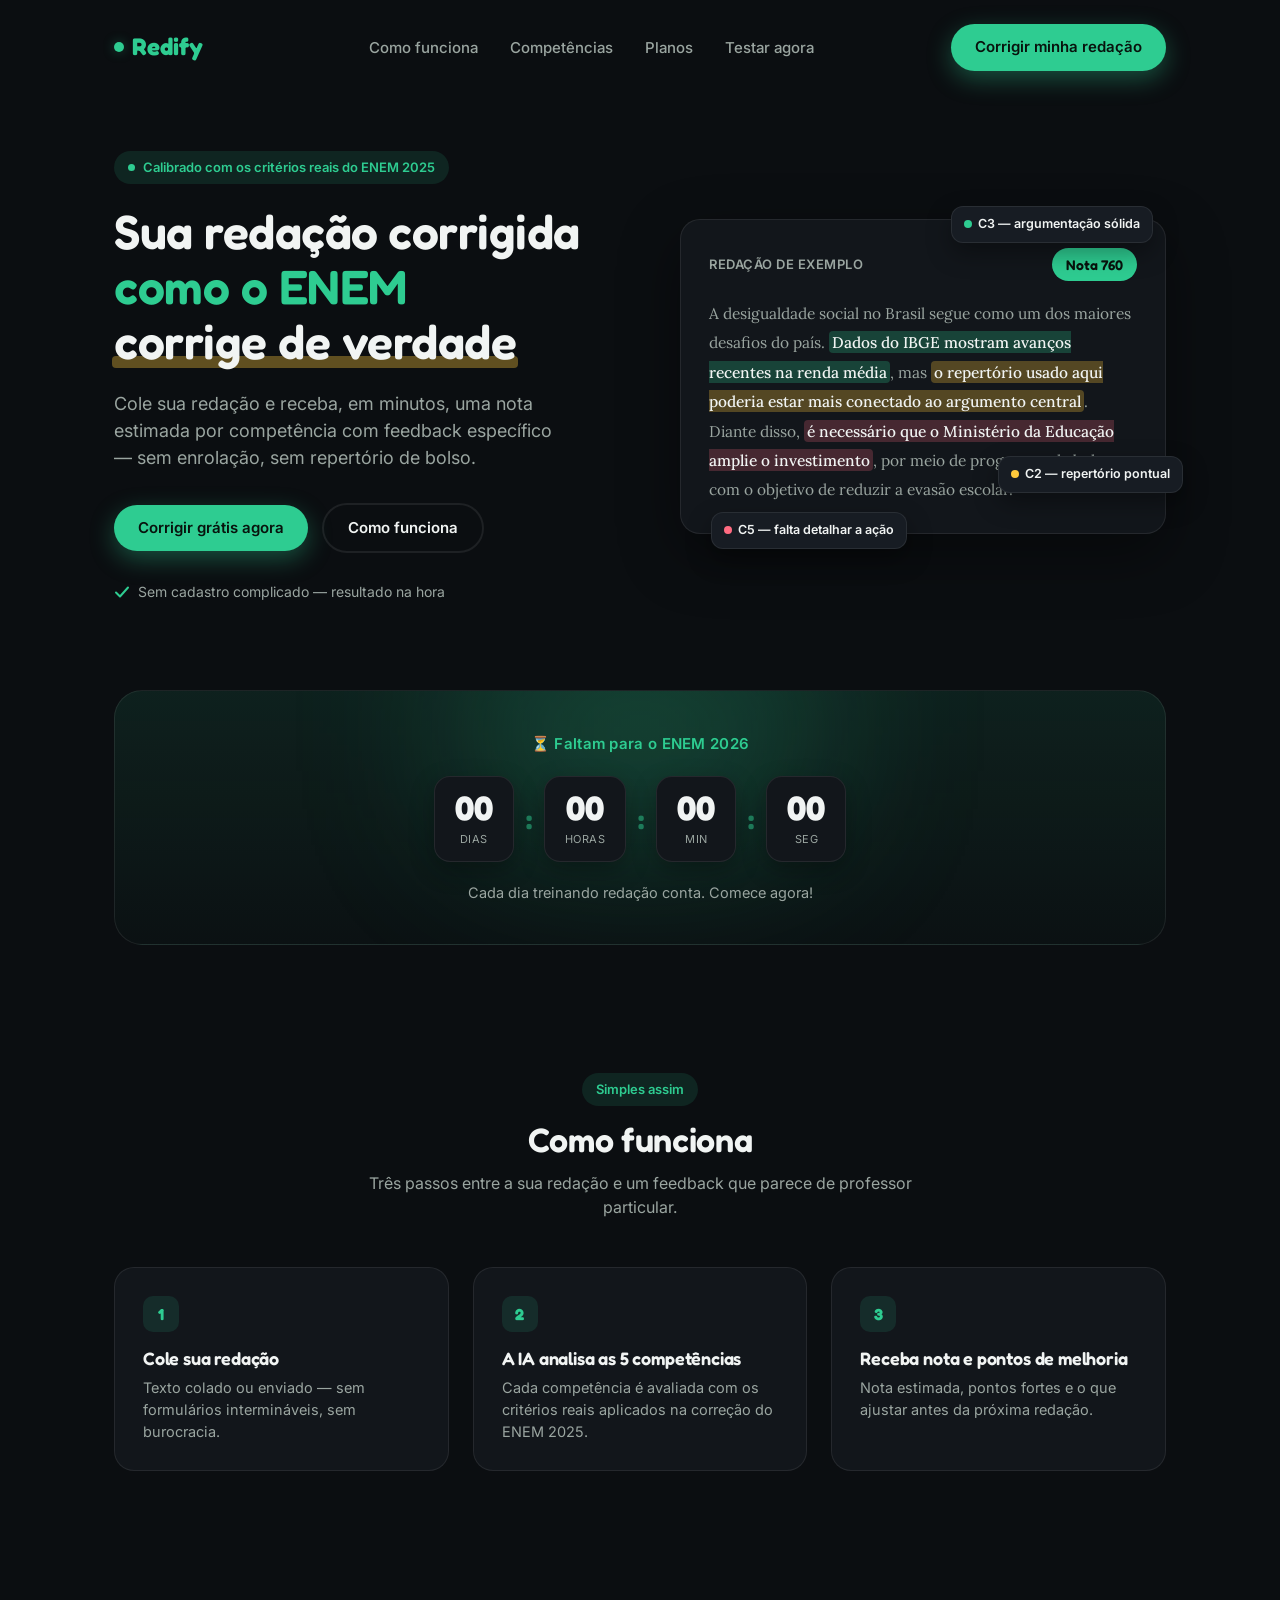
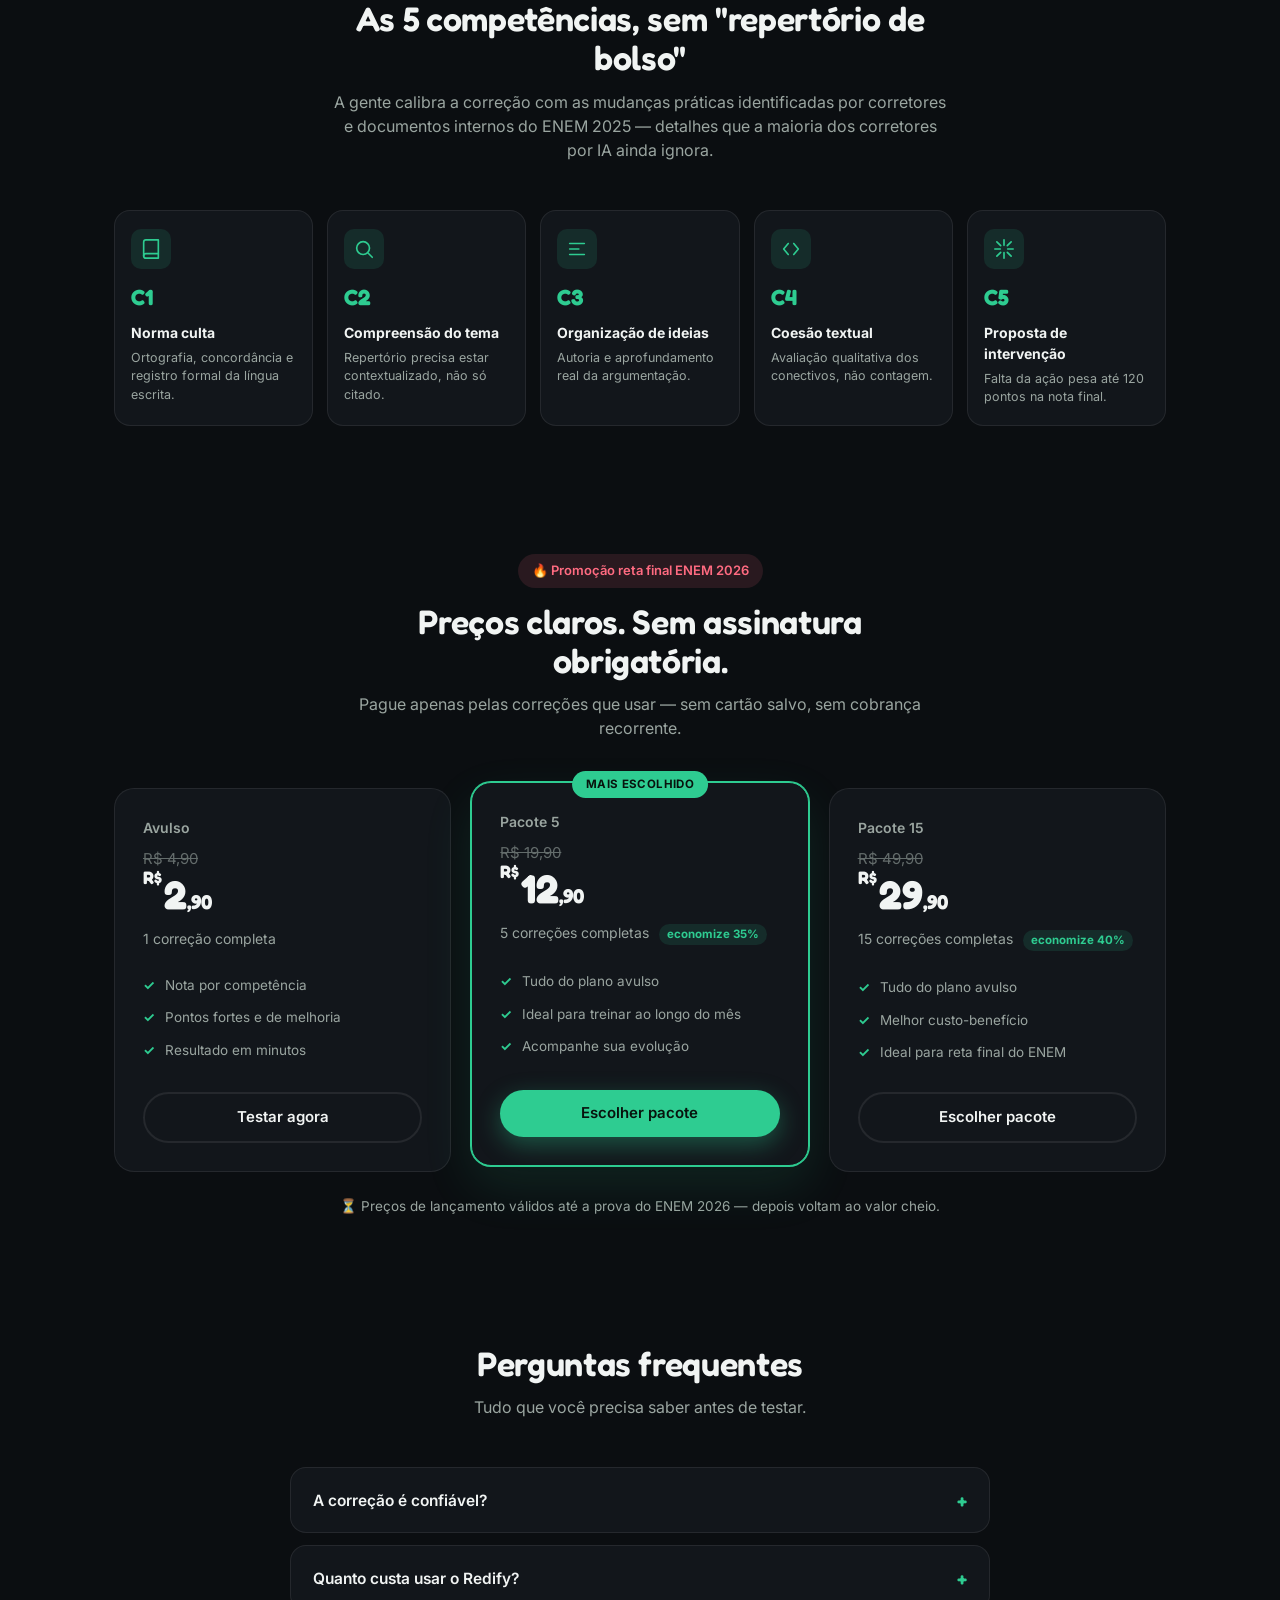
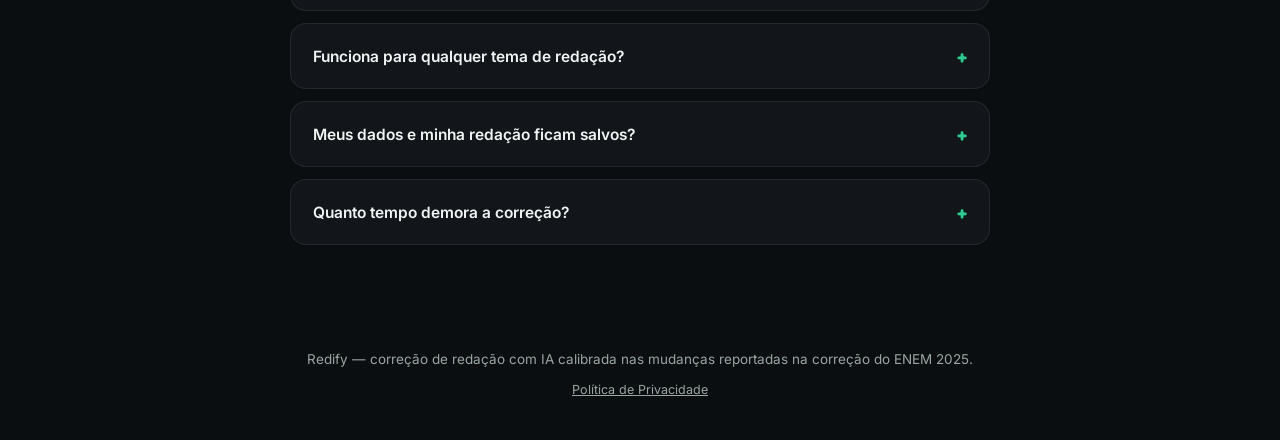
==== commit 047d89fe: "arrumano o arquivo main.js e adicionando favicon" ====
--- a/frontend/index.html
+++ b/frontend/index.html
@@ -4,8 +4,15 @@
 <meta charset="UTF-8">
 <meta name="viewport" content="width=device-width, initial-scale=1.0">
 <title>Redify — Correção de redação com IA</title>
+<link rel="icon" type="image/x-icon" href="favicon/favicon.ico">
+<link rel="icon" type="image/png" sizes="16x16" href="favicon/favicon-16x16.png">
+<link rel="icon" type="image/png" sizes="32x32" href="favicon/favicon-32x32.png">
+<link rel="icon" type="image/png" sizes="192x192" href="favicon/favicon-192x192.png">
+<link rel="apple-touch-icon" sizes="180x180" href="favicon/apple-touch-icon.png">
+
 <link rel="preconnect" href="https://fonts.googleapis.com">
 <link href="https://fonts.googleapis.com/css2?family=Fredoka:wght@500;600;700&family=Inter:wght@400;500;600;700;800&family=Lora:ital,wght@0,400;0,500;1,400&display=swap" rel="stylesheet">
+
 <link rel="stylesheet" href="style.css">
 </head>
 <body>
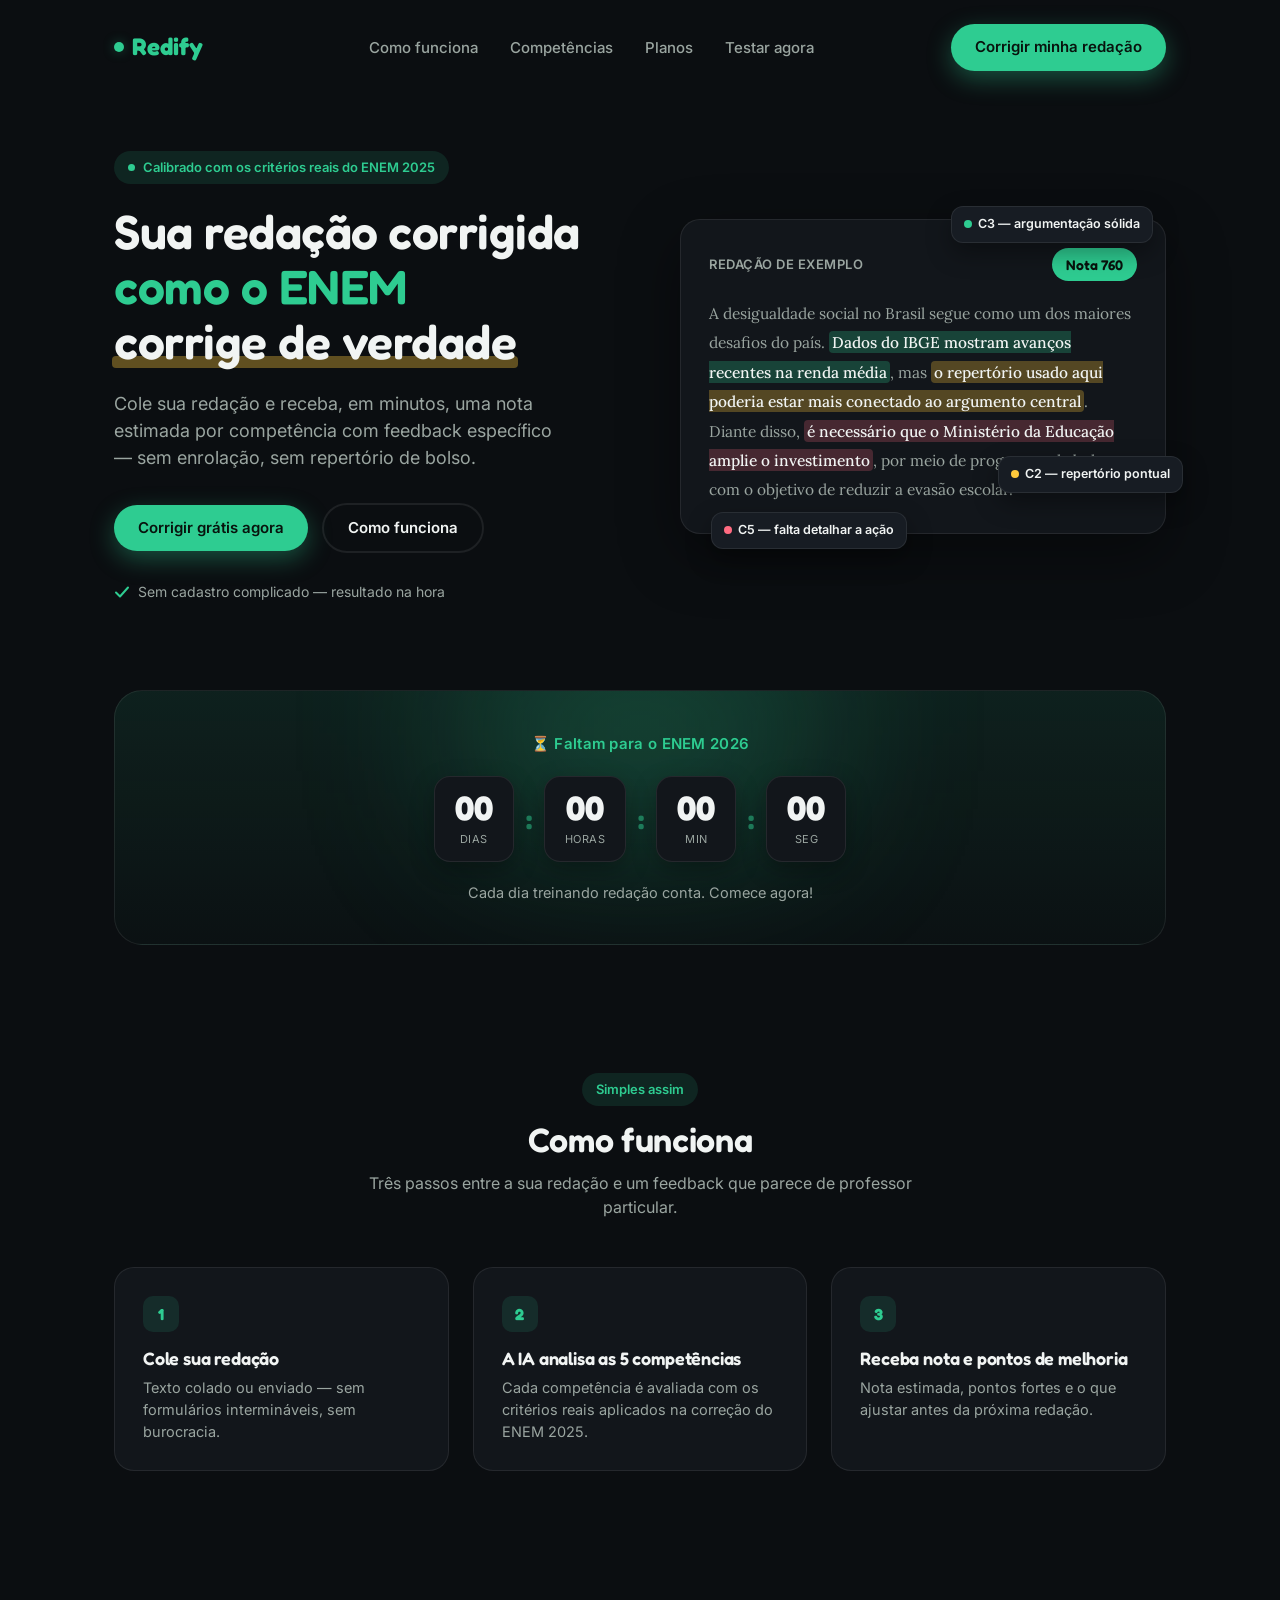
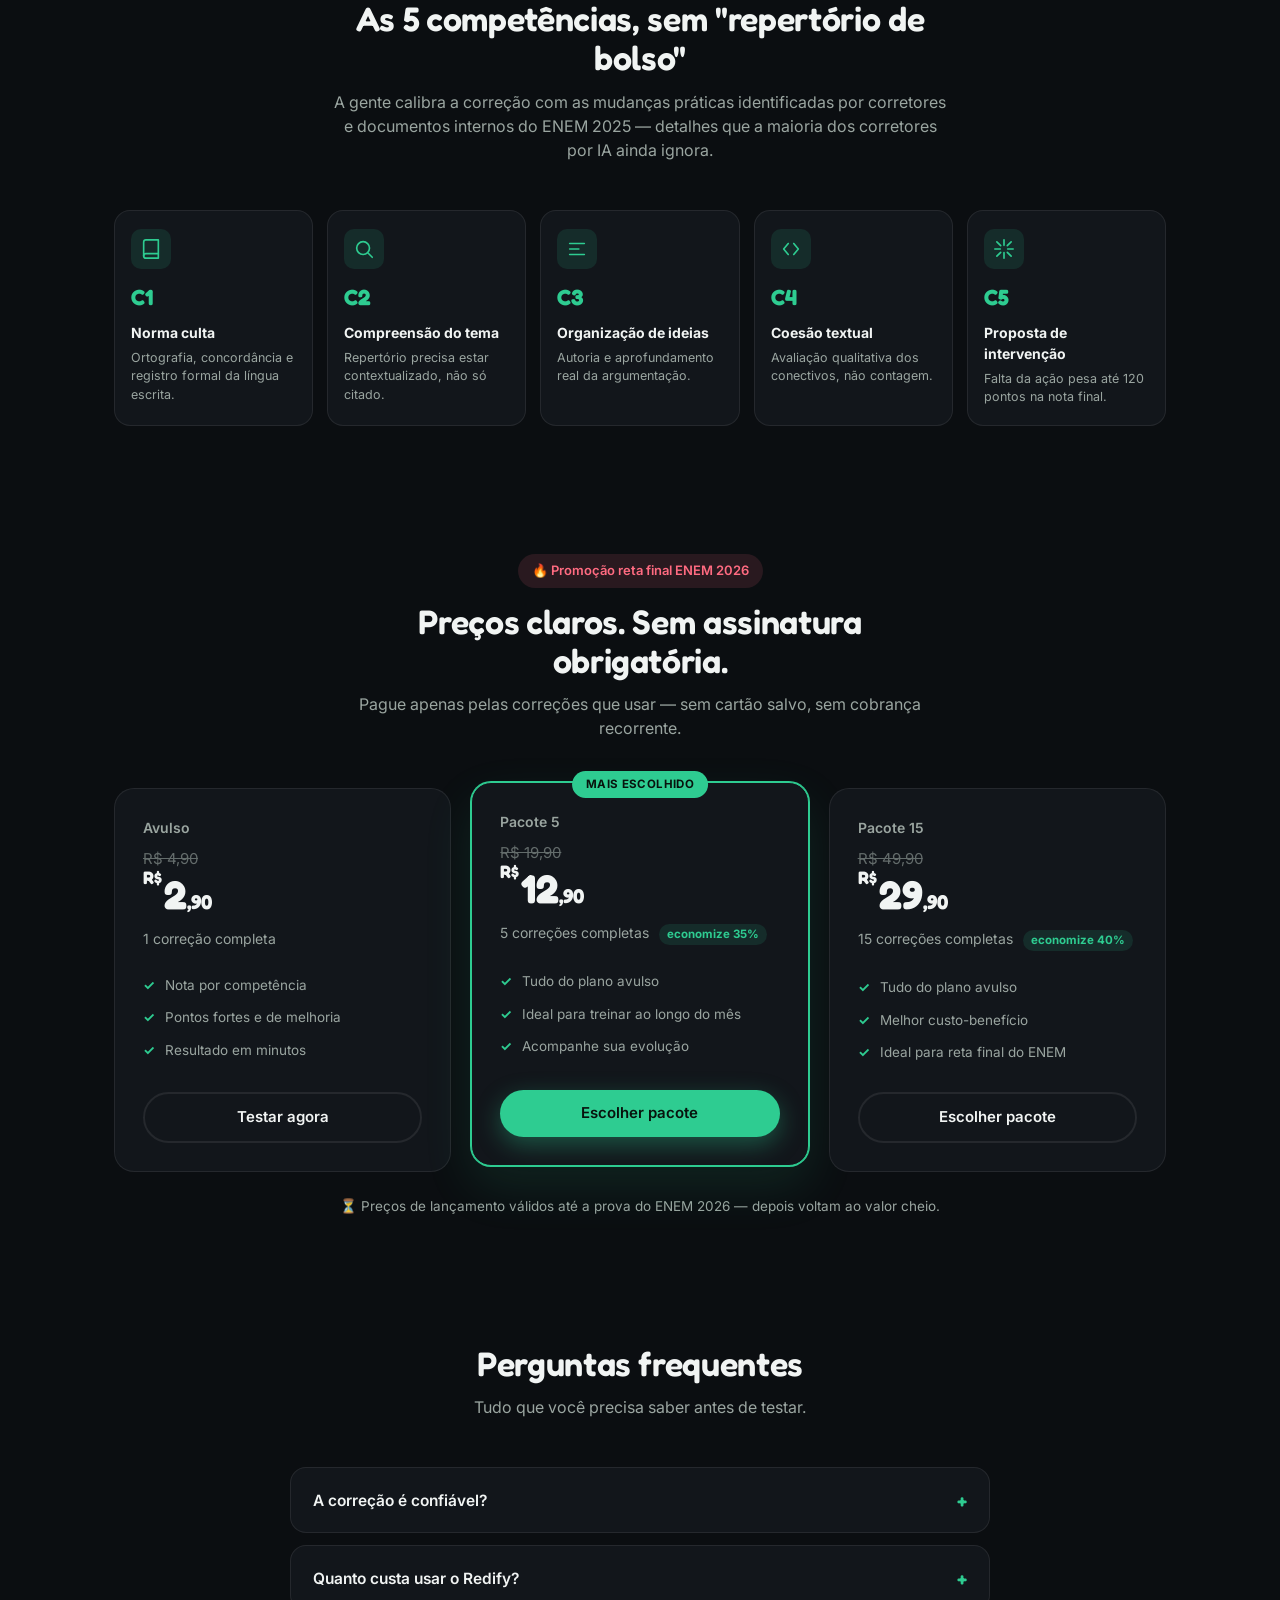
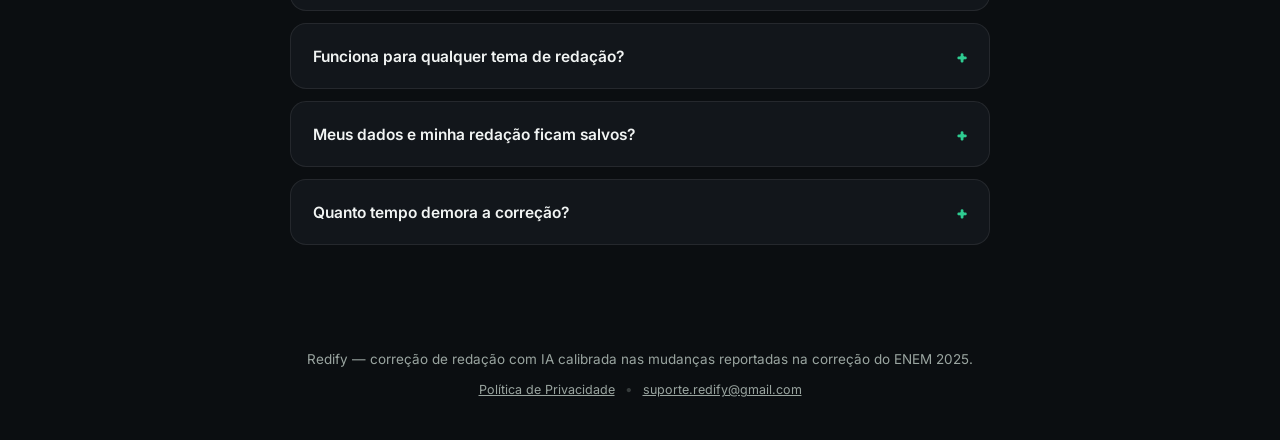
==== commit 9b748f75: "arrumando arquivos" ====
--- a/frontend/index.html
+++ b/frontend/index.html
@@ -269,7 +269,11 @@
 
 <footer>
   Redify — correção de redação com IA calibrada nas mudanças reportadas na correção do ENEM 2025.
-  <div class="footer-links"><a href="privacidade.html">Política de Privacidade</a></div>
+  <div class="footer-links">
+    <a href="privacidade.html">Política de Privacidade</a>
+    <span style="opacity:0.3; margin:0 6px;">•</span>
+    <a href="mailto:suporte.redify@gmail.com">suporte.redify@gmail.com</a>
+  </div>
 </footer>
 
 <script src="main.js"></script>
--- a/frontend/style.css
+++ b/frontend/style.css
@@ -483,4 +483,40 @@
 
 .footer-links { margin-top: 10px; }
 .footer-links a { color: var(--ink-soft); font-size: 12.5px; text-decoration: underline; }
-.footer-links a:hover { color: var(--brand); }+.footer-links a:hover { color: var(--brand); }
+
+.recado-professor {
+  background: rgba(46,204,145,0.08);
+  border: 1px solid var(--line);
+  border-left: 3px solid var(--brand);
+  border-radius: 12px;
+  padding: 18px 20px;
+  margin-bottom: 20px;
+}
+.recado-label { font-size: 12.5px; font-weight: 700; color: var(--brand); text-transform: uppercase; letter-spacing: .03em; }
+.recado-professor p { margin-top: 8px; font-size: 14.5px; color: var(--ink); line-height: 1.6; }
+
+.comp-comentario { font-size: 13px; color: var(--ink-soft); margin: 8px 0 4px; }
+
+.comp-detalhe { margin-top: 4px; margin-bottom: 8px; }
+.comp-trecho, .comp-sugestao {
+  background: var(--surface-2);
+  border-radius: 8px;
+  padding: 8px 12px;
+  margin-top: 6px;
+}
+.comp-trecho-label, .comp-sugestao-label {
+  font-size: 11px;
+  font-weight: 700;
+  text-transform: uppercase;
+  letter-spacing: .03em;
+}
+.comp-trecho-label { color: var(--coral); }
+.comp-sugestao-label { color: var(--brand); }
+.comp-trecho-texto, .comp-sugestao-texto {
+  font-size: 13px;
+  color: var(--ink-soft);
+  font-style: italic;
+  margin-top: 4px;
+  line-height: 1.5;
+}
